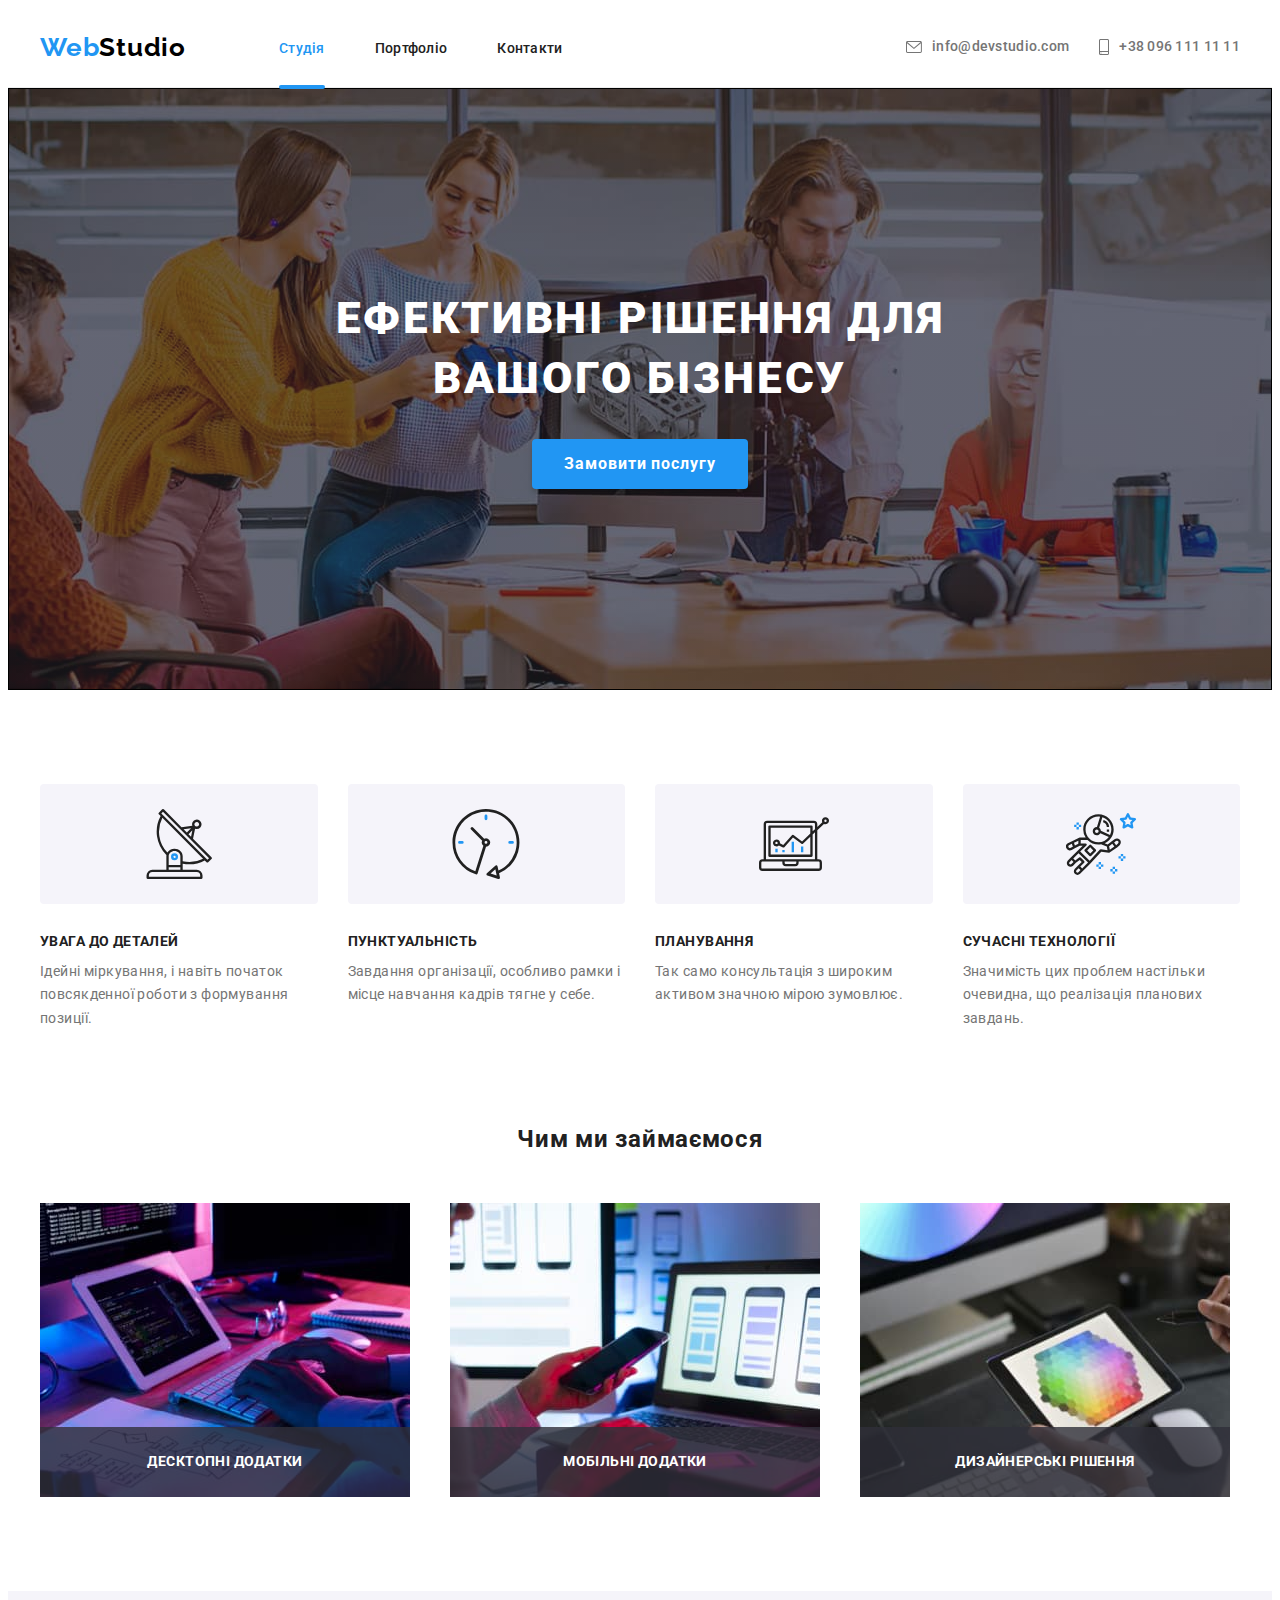
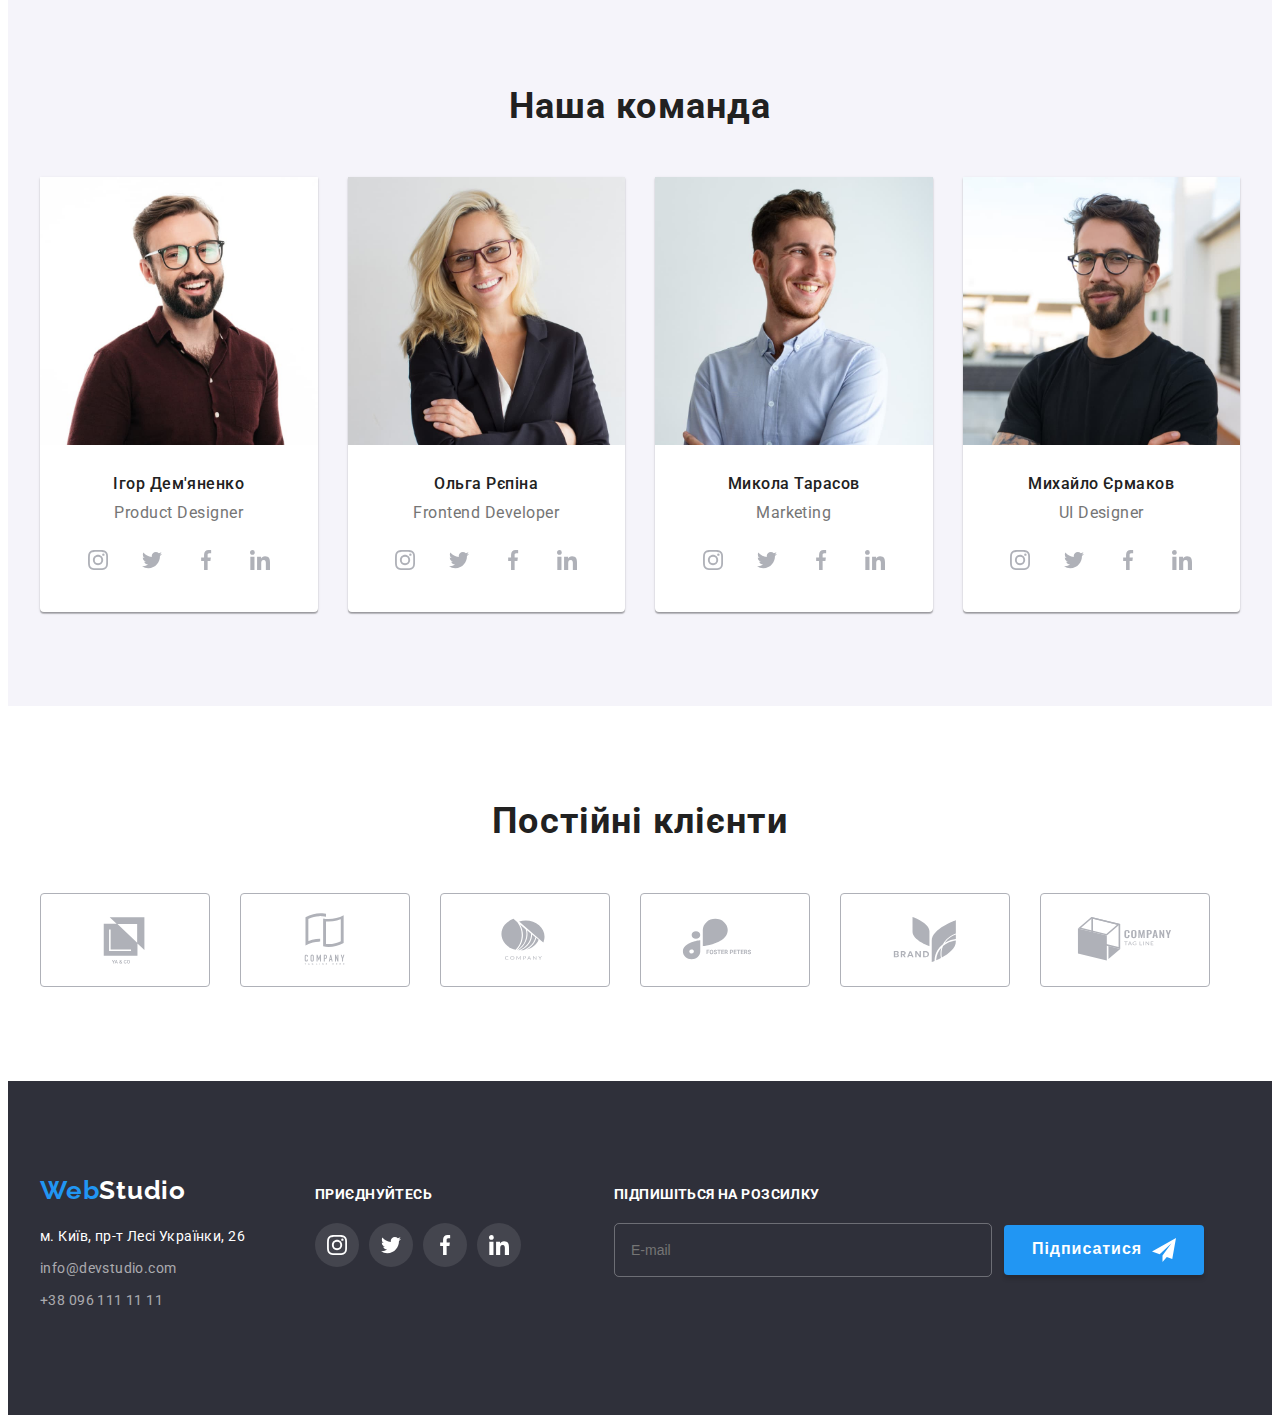
==== index.html @ bf21e255 "hw-8" ====
<!DOCTYPE html>
<html lang="uk">
  <head>
    <meta charset="UTF-8" />
    <meta http-equiv="X-UA-Compatible" content="IE=edge" />
    <meta name="viewport" content="width=device-width, initial-scale=1.0" />
    <title>WebStudio</title>
    <link rel="preconnect" href="https://fonts.googleapis.com" />
    <link rel="preconnect" href="https://fonts.gstatic.com" crossorigin />
    <link
      href="https://fonts.googleapis.com/css2?family=Montserrat:wght@400;700&family=Raleway:wght@700&family=Roboto:wght@400;500;700;900&display=swap"
      rel="stylesheet"
    />
    <link
      rel="stylesheet"
      href="https://cdnjs.cloudflare.com/ajax/libs/modern-normalize/1.1.0/modern-normalize.min.css"
      integrity="sha512-wpPYUAdjBVSE4KJnH1VR1HeZfpl1ub8YT/NKx4PuQ5NmX2tKuGu6U/JRp5y+Y8XG2tV+wKQpNHVUX03MfMFn9Q=="
      crossorigin="anonymous"
      referrerpolicy="no-referrer"
    />
    <link href="https://unpkg.com/aos@2.3.1/dist/aos.css" rel="stylesheet" />
    <link
      rel="stylesheet"
      href="https://cdnjs.cloudflare.com/ajax/libs/animate.css/4.1.1/animate.min.css"
    />
    <link rel="stylesheet" href="./css/styles.css" />
    <link rel="stylesheet" href="./css/styless.min.css" />
  </head>
  <body>
    <header class="header">
      <div class="conteiner header__conteiner">
        <nav class="navigation">
          <a class="logo navigation__logo link" href="link"
            >Web<span class="webstudio-top">Studio</span></a
          >
          <ul class="menu list">
            <li class="menu__item">
              <a class="menu__link current" href="">Студія</a>
            </li>
            <li class="menu__item">
              <a class="menu__link " href="./portfolio.html">Портфоліо</a>
            </li>
            <li class="menu__item">
              <a class="menu__link " href="">Контакти</a>
            </li>
          </ul>
        </nav>
        <div class="connect header__connect">
          <ul class="connect__list list">
            <li class="connect__item">
              <a class="connect__mail link" href="mailtoo:info@devstudio.com"
                ><svg class="connect__icon" width="16" height="12">
                  <use href="./img/symbol-defs.svg#icon-envelope"></use>
                </svg>
                info@devstudio.com</a
              >
            </li>
            <li class="connect__item">
              <a class="connect__tel link" href="tel:+380961111111"
                ><svg class="connect__icon" width="10" height="16">
                  <use href="./img/symbol-defs.svg#icon-smartphone"></use>
                </svg>
                +38 096 111 11 11</a
              >
            </li>
          </ul>
        </div>
        <button type="button" class="menu-open-btn" data-menu-open >
          <svg class="icon-menu" width="40" height="40">
            <use href="./img/symbol-defs.svg#icon-menu"></use>
          </svg>
        </button>
        
      </div>
      <div class="mobile-menu is-hidden" data-menu>
        <div class="conteiner">
          <div class="mob-menu-top">
          <button type="button" class="menu-close-btn" data-menu-close>
            <svg class="modal-close-icon" width="30" height="30">
              <use href="./img/symbol-defs.svg#icon-close-black"></use>
            </svg>
          </button>
          <ul class="mobile-menu-list list">
            <li class="mobile-menu__item">
              <a class="mobile-menu__link  href="">Студія</a>
            </li>
            <li class="mobile-menu__item">
              <a class="mobile-menu__link " href="./portfolio.html">Портфоліо</a>
            </li>
            <li class="mobile-menu__item">
              <a class="mobile-menu__link " href="">Контакти</a>
            </li>
          </ul>
          </div>
          <div class="mob-menu-bottom">
            <ul class="mob__connectt__list list">
              <li class="mob__connect__item">
                <a class="mob__connect__tel link" href="tel:+380961111111">
                  +38 096 111 11 11</a>
              </li>
              <li class="mob__connect__item">
                <a class="mob__connect__mail link" href="mailtoo:info@devstudio.com">
                  info@devstudio.com</a>
              </li>
            </ul>
            <ul class="mob-socials list">
              <li class="mob-socials__item">
                <a class="mob-socials__link" href="">instagram
          
                </a>
              </li>
              <li class="mob-socials__item">
                <a class="mob-socials__link " href="">twitter
          
                </a>
              </li>
              <li class="mob-socials__item">
                <a class="mob-socials__link " href="">facebook
          
                </a>
              </li>
              <li class="mob-socials__item">
                <a class="mob-socials__link " href="">linkedin
          
                </a>
              </li>
            </ul>
          </div>
          </div>
        </div>
        
    </header>
    <main>
      <section class="hero">
        <div class="conteiner hero-container">
          <h1 class="hero-title">Ефективні рішення для вашого бізнесу</h1>
          <button class="hero-btn" data-modal-open type="button">
            Замовити послугу
          </button>
        </div>
      </section>
      <section class="section-one section">
        <div class="conteiner">
          <ul class="section-one-list list">
            <li class="section-one-item">
              <a class="section-one-link" href="">
                <svg class="section-one-icon" width="70" height="70">
                  <use href="./img/symbol-defs.svg#icon-Group"></use>
                </svg>
              </a>
              <h3 class="section-one-title">УВАГА ДО ДЕТАЛЕЙ</h3>
              <p class="section-one-text">
                Ідейні міркування, і навіть початок повсякденної роботи з
                формування позиції.
              </p>
            </li>
            <li class="section-one-item">
              <a class="section-one-link" href="">
                <svg class="section-one-icon" width="70" height="70">
                  <use href="./img/symbol-defs.svg#icon-clock"></use>
                </svg>
              </a>
              <h3 class="section-one-title">ПУНКТУАЛЬНІСТЬ</h3>
              <p class="section-one-text">
                Завдання організації, особливо рамки і місце навчання кадрів
                тягне у себе.
              </p>
            </li>
            <li class="section-one-item">
              <a class="section-one-link" href="">
                <svg class="section-one-icon" width="70" height="70">
                  <use href="./img/symbol-defs.svg#icon-diagram"></use>
                </svg>
              </a>
              <h3 class="section-one-title">ПЛАНУВАННЯ</h3>
              <p class="section-one-text">
                Так само консультація з широким активом значною мірою зумовлює.
              </p>
            </li>
            <li class="section-one-item">
              <a class="section-one-link" href="">
                <svg class="section-one-icon" width="70" height="70">
                  <use href="./img/symbol-defs.svg#icon-astronaut"></use>
                </svg>
              </a>
              <h3 class="section-one-title">СУЧАСНІ ТЕХНОЛОГІЇ</h3>
              <p class="section-one-text">
                Значимість цих проблем настільки очевидна, що реалізація
                планових завдань.
              </p>
            </li>
          </ul>
        </div>
      </section>
      <section class="section-d section">
        <div class="conteiner">
          <h2 class="section-d-title title">Чим ми займаємося</h2>
          <ul class="section-d-list list">
            <li class="section-d-item">
              <img
              srcset="./img/box1.jpg 1x,
              ./img/box1-2x.jpg 2x "
                src="./img/box1.jpg"
                alt="програмування"
                width="370"
                height="294"
              />
              <div class="section-d-box">
                <p class="section-d-text">Десктопні додатки</p>
              </div>
            </li>
            <li class="section-d-item">
              <img
               srcset="./img/box2.jpg 1x,
              ./img/box2-2x.jpg 2x "
                src="./img/box2.jpg"
                alt="обробка"
                width="370"
                height="294"
              />
              <div class="section-d-box">
                <p class="section-d-text">Мобільні додатки</p>
              </div>
            </li>
            <li class="section-d-item">
              <img
               srcset="./img/box3.jpg 1x,
              ./img/box3-2x.jpg 2x "
                src="./img/box3.jpg"
                alt="оформлення"
                width="370"
                height="294"
              />
              <div class="section-d-box">
                <p class="section-d-text">Дизайнерські рішення</p>
              </div>
            </li>
          </ul>
        </div>
      </section>
      <section class="employees section">
        <div class="conteiner">
          <h2 class="employees__title title">Наша команда</h2>
          <ul class="cards list">
            <li class="cards__item">
              <picture>
                <source
                  srcset="./img/img1.jpg 1x, ./img/img1-2x.jpg 2x"
                  media="(min-width: 1200px)"
                />
                <source
                  srcset="./img/img1-tab.jpg 1x, ./img/img1-tab2x.jpg 2x"
                  media="(min-width: 768px)"
                />
                <source
                  srcset="./img/img1-mob.jpg 1x, ./img/img1-mob2x.jpg 2x"
                  media="(min-width: 480px)"
                />
                <img src="./img/img1.jpg" alt="фото" width="450" />
              </picture>

              <div class="cards__item-content">
                <h3 class="cards__tile-name">Ігор Дем'яненко</h3>
                <p class="cards__text">Product Designer</p>
                <ul class="socials list">
                  <li class="socials__item">
                    <a class="socials__link employees--link" href="">
                      <svg class="socials__icon" width="20" height="20">
                        <use href="./img/symbol-defs.svg#icon-instagram"></use>
                      </svg>
                    </a>
                  </li>
                  <li class="socials__item">
                    <a class="socials__link employees--link" href="">
                      <svg class="socials__icon" width="20" height="20">
                        <use href="./img/symbol-defs.svg#icon-twitter"></use>
                      </svg>
                    </a>
                  </li>
                  <li class="socials__item">
                    <a class="socials__link employees--link" href="">
                      <svg class="socials__icon" width="20" height="20">
                        <use href="./img/symbol-defs.svg#icon-facebook"></use>
                      </svg>
                    </a>
                  </li>
                  <li class="socials__item">
                    <a class="socials__link employees--link" href="">
                      <svg class="socials__icon" width="20" height="20">
                        <use href="./img/symbol-defs.svg#icon-linkedin"></use>
                      </svg>
                    </a>
                  </li>
                </ul>
              </div>
            </li>
            <li class="cards__item">
            <picture>
              <source srcset="./img/img2.jpg 1x, 
              ./img/img2-2x.jpg 2x" 
              media="(min-width: 1200px)" />
              <source srcset="./img/img2-tab.jpg 1x, 
              ./img/img2-tab2x.jpg 2x" 
              media="(min-width: 768px)" />
              <source srcset="./img/img2-mob.jpg 1x,
               ./img/img2-mob2x.jpg 2x"
                media="(min-width: 480px)" />
              <img src="./img/img2.jpg" 
              alt="фото" width="450" />
            </picture>
              <div class="cards__item-content">
                <h3 class="cards__tile-name">Ольга Рєпіна</h3>
                <p class="cards__text">Frontend Developer</p>
                <ul class="socials list">
                  <li class="socials__item">
                    <a class="socials__link employees--link" href="">
                      <svg class="socials__icon" width="20" height="20">
                        <use href="./img/symbol-defs.svg#icon-instagram"></use>
                      </svg>
                    </a>
                  </li>
                  <li class="socials__item">
                    <a class="socials__link employees--link" href="">
                      <svg class="socials__icon" width="20" height="20">
                        <use href="./img/symbol-defs.svg#icon-twitter"></use>
                      </svg>
                    </a>
                  </li>
                  <li class="socials__item">
                    <a class="socials__link employees--link" href="">
                      <svg class="socials__icon" width="20" height="20">
                        <use href="./img/symbol-defs.svg#icon-facebook"></use>
                      </svg>
                    </a>
                  </li>
                  <li class="socials__item">
                    <a class="socials__link employees--link" href="">
                      <svg class="socials__icon" width="20" height="20">
                        <use href="./img/symbol-defs.svg#icon-linkedin"></use>
                      </svg>
                    </a>
                  </li>
                </ul>
              </div>
            </li>
            <li class="cards__item">
              <picture>
                <source srcset="./img/img3.jpg 1x, 
                            ./img/img3-2x.jpg 2x" media="(min-width: 1200px)" />
                <source srcset="./img/img3-tab.jpg 1x, 
                            ./img/img3-tab2x.jpg 2x" media="(min-width: 768px)" />
                <source srcset="./img/img3-mob.jpg 1x,
                             ./img/img3-mob2x.jpg 2x" media="(min-width: 480px)" />
                <img src="./img/img3.jpg" alt="фото" width="450" />
              </picture>
              <div class="cards__item-content">
                <h3 class="cards__tile-name">Микола Тарасов</h3>
                <p class="cards__text">Marketing</p>
                <ul class="socials list">
                  <li class="socials__item">
                    <a class="socials__link employees--link" href="">
                      <svg class="socials__icon" width="20" height="20">
                        <use href="./img/symbol-defs.svg#icon-instagram"></use>
                      </svg>
                    </a>
                  </li>
                  <li class="socials__item">
                    <a class="socials__link employees--link" href="">
                      <svg class="socials__icon" width="20" height="20">
                        <use href="./img/symbol-defs.svg#icon-twitter"></use>
                      </svg>
                    </a>
                  </li>
                  <li class="socials__item">
                    <a class="socials__link employees--link" href="">
                      <svg class="socials__icon" width="20" height="20">
                        <use href="./img/symbol-defs.svg#icon-facebook"></use>
                      </svg>
                    </a>
                  </li>
                  <li class="socials__item">
                    <a class="socials__link employees--link" href="">
                      <svg class="socials__icon" width="20" height="20">
                        <use href="./img/symbol-defs.svg#icon-linkedin"></use>
                      </svg>
                    </a>
                  </li>
                </ul>
              </div>
            </li>
            <li class="cards__item">
              <picture>
                <source srcset="./img/img4.jpg 1x, 
                            ./img/img4-2x.jpg 2x" media="(min-width: 1200px)" />
                <source srcset="./img/img4-tab.jpg 1x, 
                            ./img/img4-tab2x.jpg 2x" media="(min-width: 768px)" />
                <source srcset="./img/img4-mob.jpg 1x,
                             ./img/img4-mob2x.jpg 2x" media="(min-width: 480px)" />
                <img src="./img/img4.jpg" alt="фото" width="450" />
              </picture>
              <div class="cards__item-content">
                <h3 class="cards__tile-name">Михайло Єрмаков</h3>
                <p class="cards__text">UI Designer</p>
                <ul class="socials list">
                  <li class="socials__item">
                    <a class="socials__link employees--link" href="">
                      <svg class="socials__icon" width="20" height="20">
                        <use href="./img/symbol-defs.svg#icon-instagram"></use>
                      </svg>
                    </a>
                  </li>
                  <li class="socials__item">
                    <a class="socials__link employees--link" href="">
                      <svg class="socials__icon" width="20" height="20">
                        <use href="./img/symbol-defs.svg#icon-twitter"></use>
                      </svg>
                    </a>
                  </li>
                  <li class="socials__item">
                    <a class="socials__link employees--link" href="">
                      <svg class="socials__icon" width="20" height="20">
                        <use href="./img/symbol-defs.svg#icon-facebook"></use>
                      </svg>
                    </a>
                  </li>
                  <li class="socials__item">
                    <a class="socials__link employees--link" href="">
                      <svg class="socials__icon" width="20" height="20">
                        <use href="./img/symbol-defs.svg#icon-linkedin"></use>
                      </svg>
                    </a>
                  </li>
                </ul>
              </div>
            </li>
          </ul>
        </div>
      </section>
      <section class="client section">
        <div class="conteiner">
          <h2 class="title client-tile">Постійні клієнти</h2>
          <ul class="client-list list">
            <li class="client-logo-item">
              <a class="client-logo-link" href="">
                <svg class="client-logo-icon" width="106" height="60">
                  <use href="./img/symbol-defs.svg#icon-Logo1"></use>
                </svg>
              </a>
            </li>
            <li class="client-logo-item">
              <a class="client-logo-link" href="">
                <svg class="client-logo-icon" width="106" height="60">
                  <use href="./img/symbol-defs.svg#icon-Logo2"></use>
                </svg>
              </a>
            </li>
            <li class="client-logo-item">
              <a class="client-logo-link" href="">
                <svg class="client-logo-icon" width="106" height="60">
                  <use href="./img/symbol-defs.svg#icon-Logo3"></use>
                </svg>
              </a>
            </li>
            <li class="client-logo-item">
              <a class="client-logo-link" href="">
                <svg class="client-logo-icon" width="106" height="60">
                  <use href="./img/symbol-defs.svg#icon-Logo4"></use>
                </svg>
              </a>
            </li>
            <li class="client-logo-item">
              <a class="client-logo-link" href="">
                <svg class="client-logo-icon" width="106" height="60">
                  <use href="./img/symbol-defs.svg#icon-Logo5"></use>
                </svg>
              </a>
            </li>
            <li class="client-logo-item">
              <a class="client-logo-link" href="">
                <svg class="client-logo-icon" width="106" height="60">
                  <use href="./img/symbol-defs.svg#icon-Logo6"></use>
                </svg>
              </a>
            </li>
          </ul>
        </div>
      </section>
    </main>
    <footer class="footer section">
      <div class="conteiner footer__section">
        <div class="footer__conteiner">
          <a class="logo link" href="link"
            >Web<span class="webstudio-bottom">Studio</span></a
          >
          <address class="address">
            м. Київ, пр-т Лесі Українки, 26
          </address>
          <ul class="footer__list list">
            <li class="footer__item">
              <a class="footer__mail link" href="mailtoo:info@devstudio.com">info@devstudio.com</a>
            </li>
            <li class="footer__item">
              <a class="footer__tel link" href="tel:+380961111111">+38 096 111 11 11</a>
            </li>
          </ul>
        </div>
        <div class="footer__soc">
          <h2 class="footer__soc-tile">приєднуйтесь</h2>
          <ul class="socials list">
            <li class="socials__item">
              <a class="socials__link footer--link" href="">
                <svg class="socials__icon" width="20" height="20">
                  <use href="./img/symbol-defs.svg#icon-instagram"></use>
                </svg>
              </a>
            </li>
            <li class="socials__item">
              <a class="socials__link footer--link" href="">
                <svg class="socials__icon" width="20" height="20">
                  <use href="./img/symbol-defs.svg#icon-twitter"></use>
                </svg>
              </a>
            </li>
            <li class="socials__item">
              <a class="socials__link footer--link" href="">
                <svg class="socials__icon" width="20" height="20">
                  <use href="./img/symbol-defs.svg#icon-facebook"></use>
                </svg>
              </a>
            </li>
            <li class="socials__item">
              <a class="socials__link footer--link" href="">
                <svg class="socials__icon" width="20" height="20">
                  <use href="./img/symbol-defs.svg#icon-linkedin"></use>
                </svg>
              </a>
            </li>
          </ul>
        </div>
        <form>
          <div class="footer-form">
            <h2 class="footer__soc-tile">Підпишіться на розсилку</h2>
            <div class="form-email">
             <label for="user-email" class="footer-modal-label"></label>
              <input
              type="email"
              class="form-input"
              name="user-email"
              id="user-email"
              placeholder="E-mail" />
              <button class="footer-form-btn" type="submit">
               Підписатися
               <svg class="form-close-icon" width="24" height="24">
                 <use href="./img/symbol-defs.svg#icon-icon-send"></use>
               </svg>
             </button>
            </div>
          </div>
        </form>
      </div>
    </footer>
    <div class="backdrop is-hidden" data-modal>
      <div class="modal">
        <button type="button" class="modal-btn" data-modal-close>
          <svg class="modal-close-icon" width="18" height="18">
            <use href="./img/symbol-defs.svg#icon-close-black"></use>
          </svg>
        </button>
        <p class="modal-title">Залиште свої дані, ми вам передзвонимо</p>
        <form>
          <div class="modal-field">
            <label for="user-name" class="modal-label">Ім'я</label>
            <div class="input-wrap">
              <input
                type="text"
                class="modal-input"
                name="user-name"
                id="user-name"
              />
              <svg class="modal-input-icon" width="18" height="18">
                <use href="./img/symbol-defs.svg#icon-person"></use>
              </svg>
            </div>
          </div>
          <div class="modal-field">
            <label for="user-tel" class="modal-label">Телефон</label>
            <div class="input-wrap">
              <input
                type="tel"
                class="modal-input"
                name="user-tel"
                id="user-tel"
              />
              <svg class="modal-input-icon" width="18" height="18">
                <use href="./img/symbol-defs.svg#icon-phone"></use>
              </svg>
            </div>
          </div>
          <div class="modal-field">
            <label for="user-email" class="modal-label">Пошта</label>
            <div class="input-wrap">
              <input
                type="email"
                class="modal-input"
                name="user-email"
                id="user-email"
              />
              <svg class="modal-input-icon" width="18" height="18">
                <use href="./img/symbol-defs.svg#icon-email"></use>
              </svg>
            </div>
          </div>
          <div class="modal-field">
            <label for="user-text" class="modal-label">Коментар</label>
            <textarea
              name="user-text"
              id="user-text"
              class="modal-comment"
              placeholder="Введіть текст"
            ></textarea>
          </div>
          <div class="modal-field-chec">
            <input
              type="checkbox"
              class="input-check visually-hidden"
              name="privacy"
              value="true"
              id="privacy"
            />
            <label for="privacy" class="check-text">
              <span>
                <svg class="check-icon" width="16" height="15">
                  <use href="./img/symbol-defs.svg#icon-icon-check"></use>
                </svg>
              </span>
              Погоджуюся з розсилкою та приймаю<a class="form-link" href=""> Умови договору</a></label
            >
          </div>
          <button class="form-btn" type="submit">Відправити</button>
        </form>
      </div>
    </div>
    <script src="https://unpkg.com/aos@2.3.1/dist/aos.js"></script>
    <script>
      AOS.init();
    </script>
    <script src="./js/modal.js"></script>
    <script src="./js/menu.js"></script>
  </body>
</html>
---- css/styles.css ----
/* :root {
  --main-title-color: #ffffff;
  --main-btn-color: #ffffff;
  --second-title-color: #212121;
  --second-btn-color: #303030;
  --accent-color: #2196f3;
  --main-font: "Raleway", sans-serif;
} */

/* p,
h1,
h2,
h3,
h4,
h5,
h6 {
  margin: 0;
}

ul,
ol {
  margin: 0;
  padding-left: 0;
}

button {
  cursor: pointer;
}

body {
  font-family: "Roboto", sans-serif;
}

img {
  display: block;
}

a {
  color: currentColor;
  text-decoration: none;
} */

/* .list {
  list-style: none;
}
.link {
  text-decoration: none;
} */

/* .conteiner {
  width: 1200px;
  padding-left: 15px;
  padding-right: 15px;
  margin: 0 auto;
} */

/* .section {
  padding-top: 94px;
  padding-bottom: 94px;
} */

/* ==================heder=============== */
/* 
.header {
  padding-top: 24px;
  padding-bottom: 24px;
  background: #ffffff;
  border-bottom: 1px solid #eeeeee;
}

.heder-navigation {
  display: flex;
  align-items: center;
}

.header-conteiner {
  display: flex;
  align-items: center;
}

.heder-list {
  display: flex;
  gap: 50px;
}

.heder-item .current {
  color: var(--accent-color);
}

.header-connect {
  margin-left: auto;
}

.header-connect-list {
  display: flex;
  gap: 30px;
}

.current {
  position: relative;
  padding-top: 32px;
  padding-bottom: 32px;
}

.current::after {
  content: "";
  position: absolute;
  left: 0;
  bottom: -1px;
  display: block;
  width: 100%;
  height: 4px;
  border-radius: 2px;
  background-color: var(--accent-color);
}
.header-connect-icon {
  fill: currentColor;
}

.heder-logo {
  font-family: "Raleway", sans-serif;
  font-style: normal;
  font-weight: 700;
  font-size: 26px;
  line-height: 1.19;
  letter-spacing: 0.03em;
  color: var(--accent-color);
  margin-right: 93px;
}
.webstudio-top {
  color: black;
}
.heder-link {
  font-weight: 500;
  font-size: 14px;
  line-height: 1.14;
  letter-spacing: 0.02em;
  color: var(--second-title-color);
  transition: color 250ms cubic-bezier(0.4, 0, 0.2, 1);
}
.heder-mail,
.heder-tel {
  font-weight: 500;
  font-size: 14px;
  line-height: 1.14;
  letter-spacing: 0.02em;
  color: #757575;
  display: flex;
  align-items: center;
  gap: 10px;
  transition: color 250ms cubic-bezier(0.4, 0, 0.2, 1);
}

.heder-link:hover,
.heder-mail:hover,
.heder-tel:hover {
  color: var(--accent-color);
}
.heder-link:focus,
.heder-mail:focus,
.heder-tel:focus {
  color: var(--accent-color);
} */
/* =================hero================ */

/* .hero {
  background: #2f303a;
  border: 1px solid #000000;
  padding-top: 200px;
  padding-bottom: 200px;
  background-image: linear-gradient(
      rgba(47, 48, 58, 0.4),
      rgba(47, 48, 58, 0.4)
    ),
    url(../img/hero-bg.jpg);
  background-repeat: no-repeat;
  background-position: center;
  background-size: cover;
  max-width: 1600px;
  margin: 0 auto;
}

.hero-container {
  display: flex;
  flex-direction: column;
  align-items: center;
}

.hero-title {
  font-weight: 900;
  font-size: 44px;
  line-height: 1.36;
  text-align: center;
  letter-spacing: 0.06em;
  text-transform: uppercase;
  color: #ffffff;
  max-width: 696px;
  margin-bottom: 30px;
}

.hero-btn {
  font-family: inherit;
  font-weight: 700;
  font-size: 16px;
  line-height: 1.88;
  text-align: center;
  letter-spacing: 0.06em;
  color: #ffffff;
  cursor: pointer;
  display: block;
  margin: 0 auto;
  background-color: transparent;
  background: #2196f3;
  box-shadow: 0px 4px 4px rgba(0, 0, 0, 0.15);
  border-radius: 4px;
  min-width: 216px;
  height: 50px;
  border: 1px;
} */
/* ==============section-one============ */

/* .section-one-list {
  display: flex;
  gap: 30px;
}

.section-one-title {
  font-weight: 700;
  font-size: 14px;
  line-height: 16px;
  letter-spacing: 0.03em;
  text-transform: uppercase;
  color: var(--second-title-color);
  margin-bottom: 10px;
  margin-top: 30px;
}

.section-one-text {
  font-size: 14px;
  line-height: 1.71;
  letter-spacing: 0.03em;
  color: #757575;
}

.section-one-item {
  gap: 30px;
}

.section-one-link {
  width: 270px;
  height: 120px;
  border-radius: 4px;
  background: #f5f4fa;
  display: flex;
  align-items: center;
  justify-content: center;
  color: #afb1b8;
}

.section-one-icon {
  color: #afb1b8;
} */

/* =================section-d============= */

/* .section-d {
  padding-top: 0;
}
.section-d-list {
  display: flex;
  gap: 30px;
}

.section-d-item {
  width: calc((100%-60) / 3);
  position: relative;
}

.section-d-box {
  position: absolute;
  display: flex;
  width: 370px;
  height: 70px;
  align-items: center;
  justify-content: center;
  bottom: 0px;

  background: rgba(47, 48, 58, 0.8);
}

.section-d-text {
  font-weight: 700;
  font-size: 14px;
  line-height: 1.14;
  letter-spacing: 0.03em;
  text-transform: uppercase;
  color: #ffffff;
}

.section-d-title {
  font-weight: 700;
  font-size: 36px;
  line-height: 1.16;
  text-align: center;
  letter-spacing: 0.03em;
  color: var(--second-title-color);
  margin-bottom: 50px;
} */
/* ================employees========== */

/* .employees {
  background: #f5f4fa;
  margin: 0 auto;
}

.employees-list {
  display: flex;
  gap: 30px;
}

.employees-soc-list {
  display: flex;
  justify-content: center;
  gap: 10px;
}

.employees-item {
  width: calc((100%-120) / 4);
  background-color: #ffffff;
  box-shadow: 0px 1px 3px rgba(0, 0, 0, 0.12), 0px 1px 1px rgba(0, 0, 0, 0.14),
    0px 2px 1px rgba(0, 0, 0, 0.2);
  border-radius: 0px 0px 4px 4px;
}

.employees-tile {
  font-weight: 700;
  font-size: 36px;
  line-height: 1.14;
  text-align: center;
  letter-spacing: 0.03em;
  color: var(--second-title-color);
  margin-bottom: 50px;
}

.employees-item-content {
  padding-top: 30px;
  padding-bottom: 30px;
}
.employees-tile-name {
  font-weight: 500;
  font-size: 16px;
  line-height: 1.18;
  text-align: center;
  letter-spacing: 0.03em;
  color: var(--second-title-color);
  margin-bottom: 10px;
}
.employees-text {
  font-size: 16px;
  line-height: 1.18;
  text-align: center;
  letter-spacing: 0.03em;
  color: #757575;
  margin-bottom: 16px;
}

.employees-soc-link {
  width: 44px;
  height: 44px;
  border-radius: 50%;
  background-color: #ffffff;
  display: flex;
  align-items: center;
  justify-content: center;
  color: #afb1b8;
  transition: background-color 250ms cubic-bezier(0.4, 0, 0.2, 1),
    color 250ms cubic-bezier(0.4, 0, 0.2, 1);
  
}

.employees-soc-icon {
  fill: currentColor;
}

.employees-soc-link:hover,
.employees-soc-link:focus {
  background-color: var(--accent-color);
  color: #ffffff;
} */

/* =============client============= */

/* .client {
 
} */

/* .client-tile {
  font-weight: 700;
  font-size: 36px;
  line-height: 1.14;
  text-align: center;
  letter-spacing: 0.03em;
  color: var(--second-title-color);
  margin-bottom: 50px;
}

.client-list {
  display: flex;
  gap: 30px;
  align-items: center;
}

.client-logo-item {
  width: calc((100%-180) / 6);
}

.client-logo-link {
  width: 170px;
  height: 92px;
  border-radius: 4px;
  border: 1px solid #afb1b8;
  background-color: #ffffff;
  display: flex;
  align-items: center;
  justify-content: center;
  color: #afb1b8;
  transition: color 250ms cubic-bezier(0.4, 0, 0.2, 1);
}

.client-logo-icon {
  fill: currentColor;
}

.client-logo-link:hover,
.client-logo-link:focus {
  background-color: #ffffff;
  color: var(--accent-color);
  border: 1px solid var(--accent-color);
} */

/* =============footer============= */

/* .footer {
  background: #2f303a;
  padding-top: 60px;
  padding-bottom: 60px;
}

.footer-soc-tile {
  font-weight: 700;
  font-size: 14px;
  line-height: 16px;
  letter-spacing: 0.03em;
  text-transform: uppercase;

  color: #ffffff;
  margin-bottom: 20px;
}

.footer-logo {
  font-family: "Raleway", sans-serif;
  font-weight: 700;
  font-size: 26px;
  line-height: 1.19;
  letter-spacing: 0.03em;
  color: var(--accent-color);
}

.webstudio-bottom {
  color: #ffffff;
}

.footer-address {
  font-style: normal;
  font-size: 14px;
  line-height: 1.71;
  letter-spacing: 0.03em;
  color: #ffffff;
  margin-top: 20px;
  margin-bottom: 9px;
}

.footer-item {
  margin-bottom: 9px;
}

.footer-mail,
.footer-tel {
  font-size: 14px;
  line-height: 1.71;
  letter-spacing: 0.03em;
  color: rgba(255, 255, 255, 0.6);
  transition: color 250ms cubic-bezier(0.4, 0, 0.2, 1);
}

.footer-mail:hover,
.footer-tel:hover {
  color: var(--accent-color);
}

.footer-mail:focus,
.footer-tel:focus {
  color: var(--accent-color);
}

.footer-soc {
  margin-right: 93px;
}

.footer-soc-list {
  display: flex;
  gap: 10px;
}

.footer-conteiner {
  margin-right: 70px;
}

.footer-section {
  display: flex;
  align-items: baseline;
}

.footer-soc-link {
  width: 44px;
  height: 44px;
  border-radius: 50%;
  background: rgba(255, 255, 255, 0.1);
  display: flex;
  align-items: center;
  justify-content: center;
  color: #ffffff;
  transition: background-color 250ms cubic-bezier(0.4, 0, 0.2, 1);
}

.footer-soc-icon {
  fill: currentColor;
}

.footer-soc-link:hover,
.footer-soc-link:focus {
  background-color: var(--accent-color);
}


.form-input {
  width: 358px;
  height: 50px;
  border: 1px solid rgba(255, 255, 255, 0.3);
  border-radius: 5px;
  font-size: 14px;
  padding-left: 16px;
  background-color: transparent;
  margin-right: 12px;
}

.footer-form{
display: flex;
  align-items: center;
  justify-content: center;
}

.form-close-icon {
  fill: #FFFFFF;

}

.footer-form-btn{
  font-weight: 700;
    font-size: 16px;
    line-height: 31.88;
    display: flex;
    align-items: center;
    text-align: center;
    letter-spacing: 0.06em;
    color: #FFFFFF;
    cursor: pointer;
    margin: 0 auto;
    background-color: transparent;
    background: #2196f3;
    box-shadow: 0px 4px 4px rgba(0, 0, 0, 0.15);
    border-radius: 4px;
    min-width: 200px;
    height: 50px;
    border: 1px;
    display: flex;
    align-items: center;
      justify-content: center;
      gap: 10px;

} */


/* =============modal============= */


/* .backdrop {
  position: fixed;
  top: 0;
  width: 100%;
  height: 100%;
  background-color: rgba(0, 0, 0, 0.2);
  transition: opacity 300ms linear, visibility 300ms linear;
}

.modal {
  width: 528px;
  min-height: 581px;
  background-color: #ffffff;
  position: absolute;
  top: 50%;
  left: 50%;
  transform: translate(-50%, -50%) scale(1);
  transition: transform 300ms linear;
  padding: 40px;
  
}

.backdrop.is-hidden .modal {
  transform: translate(-50%, -50%) scale(0);
}

.modal-btn {
  width: 30px;
  height: 30px;
  border: 1px solid rgba(0, 0, 0, 0.1);
  border-radius: 50%;
  background-color: transparent;
  position: absolute;
  right: 10px;
  top: 10px;
  display: flex;
  align-items: center;
  justify-content: center;
  padding: 0;
  transition: color 250ms cubic-bezier(0.4, 0, 0.2, 1);
}

.modal-btn:hover {
  fill: var(--accent-color);
}

.is-hidden {
  opacity: 0;
  visibility: hidden;
  pointer-events: none;
}

.modal-title {
  font-size: 18px;
  font-weight: 600;
  text-align: center;
  margin-bottom: 12px;
}

.modal-field {
  margin-bottom: 10px;
}

.modal-field-chec {
  margin-top: 20px;
  margin-bottom: 30px;
  display: flex;
  align-items: center;
    justify-content: center;
}

.input-wrap {
  position: relative;
}

.modal-input{
  width: 100%;
  height: 40px;
  border: 1px solid rgba(33, 33, 33, 0.2);
  border-radius: 5px;
  font-size: 14px;
  padding-left: 35px;
  outline: transparent;
  margin-top: 4px;
  transition: color 250ms cubic-bezier(0.4, 0, 0.2, 1);
}

.modal-input:focus,
.modal-comment:focus {
  border: 1px solid var(--accent-color);
}

.modal-input:focus + .modal-input-icon {
  fill: var(--accent-color);
}

.modal-input-icon {
  position: absolute;
  top: 50%;
  transform: translateY(-50%);
  left: 5px;
  transition: color 250ms cubic-bezier(0.4, 0, 0.2, 1);
}

.modal-label {
  font-size: 12px;
  line-height: 1.17;
  letter-spacing: 0.01em;
  color: #757575;
}
.modal-comment::placeholder {
  font-size: 12px;
  line-height: 1.17;
  letter-spacing: 0.01em;
  color: rgba(117, 117, 117, 0.5);
}

.modal-comment {
  width: 100%;
  height: 120px;
  border: 1px solid rgba(33, 33, 33, 0.2);
  border-radius: 5px;
  resize: none;
  padding: 10px;
  outline: transparent;
}

.check-text {
  font-size: 14px;
  color: #909090;
  display: flex;
  align-items: center;
  position: relative;

}

.check-text span {
  width: 16px;
  height: 15px;
  border: 2px solid #111319;
  border-radius: 2px;
  margin-right: 8px;
  display: flex;
  align-items: center;
  justify-content: center;
  fill: transparent;
}

.input-check:checked + .check-text span {
  background-color: var(--accent-color);
  border-color: transparent;
  fill: #ffffff;
}

.input-check:focus + .check-text span {
  border-color: var(--accent-color);
}
.form-btn {
  font-family: inherit;
  font-weight: 700;
  font-size: 16px;
  line-height: 1.88;
  text-align: center;
  letter-spacing: 0.06em;
  color: #ffffff;
  cursor: pointer;
  display: block;
  margin: 0 auto;
  background-color: transparent;
  background: #2196f3;
  box-shadow: 0px 4px 4px rgba(0, 0, 0, 0.15);
  border-radius: 4px;
  min-width: 200px;
  height: 50px;
  border: 1px;
}
.visually-hidden {
  position: absolute;
  white-space: nowrap;
  width: 1px;
  height: 1px;
  overflow: hidden;
  border: 0;
  padding: 0;
  clip: rect(0 0 0 0);
  clip-path: inset(50%);
  margin: -1px;
}

.form-link {
  font-size: 14px;
    line-height:1.71;
    letter-spacing: 0.03em;
    text-decoration-line: underline;
    color: #2196F3;
    padding-left: 3px;
} */
---- css/styless.min.css ----
:root{--main-title-color: #ffffff;--main-btn-color: #ffffff;--second-title-color: #212121;--second-btn-color: #303030;--accent-color: #2196f3;--main-font: "Raleway", sans-serif;--bg-gradient:linear-gradient(rgba(47, 48, 58, 0.4), rgba(47, 48, 58, 0.4))}p,h1,h2,h3,h4,h5,h6{margin:0}ul,ol{margin:0;padding-left:0}button{cursor:pointer}img{display:block;height:auto;max-width:100%}a{color:currentColor;text-decoration:none}body{font-family:"Roboto",sans-serif}.list{list-style:none}.link{text-decoration:none}.no-scroll{overflow:hidden}.conteiner{width:100%;padding-left:15px;padding-right:15px;margin:0 auto}@media screen and (min-width: 480px){.conteiner{width:480px}}@media screen and (min-width: 768px){.conteiner{width:768px}}@media screen and (min-width: 1200px){.conteiner{width:1200px}}.section{padding-top:60px;padding-bottom:60px}@media screen and (min-width: 768px){.section{padding-top:60px;padding-bottom:60px}}@media screen and (min-width: 768px){.section{padding-top:94px;padding-bottom:94px}}.backdrop{position:fixed;top:0;width:100%;height:100%;background-color:rgba(0,0,0,.2);transition:opacity 300ms linear,visibility 300ms linear}.modal{width:100vw;height:100vh;overflow:auto;background-color:#fff;position:absolute;top:50%;left:50%;transform:translate(-50%, -50%) scale(1);transition:transform 300ms linear;padding:40px}@media screen and (min-width: 480px){.modal{width:450px;height:605px}}@media screen and (min-width: 1200px){.modal{width:528px;height:605px}}.backdrop.is-hidden .modal{transform:translate(-50%, -50%) scale(0)}.modal-btn{width:30px;height:30px;border:1px solid rgba(0,0,0,.1);border-radius:50%;background-color:rgba(0,0,0,0);position:absolute;right:8px;top:8px;display:flex;align-items:center;justify-content:center;padding:0;transition:color 250ms cubic-bezier(0.4, 0, 0.2, 1)}.modal-btn:hover{fill:var(--accent-color)}.is-hidden{opacity:0;visibility:hidden;pointer-events:none}.modal-title{font-weight:700;font-size:20px;line-height:1.5;text-align:center;letter-spacing:.03em;color:#212121}@media screen and (min-width: 1200px){.modal-title{font-size:18px;font-weight:600;text-align:center;margin-bottom:12px}}.modal-field{margin-bottom:10px}.modal-field-chec{margin-top:20px;margin-bottom:30px;display:flex;align-items:center;justify-content:center}.input-wrap{position:relative}.modal-input{width:100%;height:40px;border:1px solid rgba(33,33,33,.2);border-radius:5px;font-size:14px;padding-left:35px;outline:rgba(0,0,0,0);margin-top:4px;transition:color 250ms cubic-bezier(0.4, 0, 0.2, 1)}.modal-input:focus{border:1px solid var(--accent-color)}.modal-input-icon{position:absolute;top:50%;transform:translateY(-50%);left:5px;transition:color 250ms cubic-bezier(0.4, 0, 0.2, 1)}.modal-input:focus+.modal-input-icon{fill:var(--accent-color)}.modal-label{font-size:12px;line-height:1.17;letter-spacing:.01em;color:#757575}.modal-comment{width:100%;height:120px;border:1px solid rgba(33,33,33,.2);border-radius:5px;resize:none;padding:10px;outline:rgba(0,0,0,0)}.modal-comment:focus{border:1px solid var(--accent-color)}.modal-comment::-moz-placeholder{font-size:12px;line-height:1.17;letter-spacing:.01em;color:rgba(117,117,117,.5)}.modal-comment:-ms-input-placeholder{font-size:12px;line-height:1.17;letter-spacing:.01em;color:rgba(117,117,117,.5)}.modal-comment::placeholder{font-size:12px;line-height:1.17;letter-spacing:.01em;color:rgba(117,117,117,.5)}.check-text{font-size:8px;color:#909090;display:flex;align-items:center;position:relative}@media screen and (min-width: 480px){.check-text{font-size:12px}}@media screen and (min-width: 1200px){.check-text{font-size:14px}}.check-text span{width:16px;height:15px;border:2px solid #111319;border-radius:2px;margin-right:8px;display:flex;align-items:center;justify-content:center;fill:rgba(0,0,0,0)}.input-check:checked+.check-text span{background-color:var(--accent-color);border-color:rgba(0,0,0,0);fill:#fff}.form-btn{font-family:inherit;font-weight:700;font-size:16px;line-height:1.88;text-align:center;letter-spacing:.06em;color:#fff;cursor:pointer;display:block;margin:0 auto;background-color:rgba(0,0,0,0);background:#2196f3;box-shadow:0px 4px 4px rgba(0,0,0,.15);border-radius:4px;min-width:200px;height:50px;border:1px}.form-link{font-size:8px;line-height:1.16;letter-spacing:.03em;-webkit-text-decoration-line:underline;text-decoration-line:underline;color:#2196f3;padding-left:3px}@media screen and (min-width: 480px){.form-link{font-size:12px}}@media screen and (min-width: 1200px){.form-link{font-size:14px;line-height:1.71}}.title{font-weight:700;text-align:center;letter-spacing:.03em;color:var(--second-title-color)}.socials__link{width:44px;height:44px;border-radius:50%;display:flex;align-items:center;justify-content:center;transition:background-color 250ms cubic-bezier(0.4, 0, 0.2, 1)}.socials__link:hover,.socials__link:focus{background-color:var(--accent-color);color:#fff}.employees--link{background-color:#fff;color:#afb1b8}.footer--link{background:rgba(255,255,255,.1);color:#fff}.header{padding-top:24px;padding-bottom:24px;background:#fff;border-bottom:1px solid #eee}.navigation{display:flex;align-items:center}.header__conteiner{display:flex;align-items:center}.menu{display:none;gap:50px}@media screen and (min-width: 768px){.menu{display:flex}}.menu__item .current{color:var(--accent-color)}.header__connect{margin-left:auto;display:none}@media screen and (min-width: 768px){.header__connect{display:flex}}.connect__list{display:flex;flex-direction:column;gap:10px}@media screen and (min-width: 1200px){.connect__list{flex-direction:row;gap:30px}}.current{position:relative;padding-top:32px;padding-bottom:32px}.current::after{content:"";position:absolute;left:0;bottom:-1px;display:block;width:100%;height:4px;border-radius:2px;background-color:var(--accent-color)}.connect__icon{fill:currentColor}.logo{font-family:"Raleway",sans-serif;font-style:normal;font-weight:700;font-size:26px;line-height:1.19;letter-spacing:.03em;color:var(--accent-color)}.navigation__logo{margin-right:93px}.webstudio-top{color:#000}.menu__link{font-weight:500;font-size:14px;line-height:1.14;letter-spacing:.02em;color:var(--second-title-color);transition:color 250ms cubic-bezier(0.4, 0, 0.2, 1)}.menu__link:hover,.menu__link:focus{color:var(--accent-color)}.connect__mail,.connect__tel{font-weight:500;font-size:12px;line-height:1.16;letter-spacing:.02em;color:#757575;display:flex;align-items:center;gap:10px;transition:color 250ms cubic-bezier(0.4, 0, 0.2, 1)}.connect__mail:hover,.connect__mail:focus,.connect__tel:hover,.connect__tel:focus{color:var(--accent-color)}@media screen and (min-width: 1200px){.connect__mail,.connect__tel{font-size:14px;line-height:1.14}}.menu-open-btn{margin-left:auto;width:40px;height:40px;border:0px solid;background-color:rgba(0,0,0,0);position:absolute;right:10px;top:10px;display:flex;align-items:center;justify-content:center}@media screen and (min-width: 768px){.menu-open-btn{display:none}}.mobile-menu{position:fixed;top:0;background-color:#fff;width:100vw;height:100vh;z-index:1;padding-top:48px;padding-bottom:48px}.mobile-menu>.conteiner{height:100%;display:flex;flex-direction:column;justify-content:space-between;overflow:auto}@media screen and (min-width: 768px){.mobile-menu{display:none}}.menu-close-btn{width:30px;height:30px;border:1px solid rgba(0,0,0,.1);border-radius:50%;background-color:rgba(0,0,0,0);position:absolute;right:10px;top:10px;display:flex;align-items:center;justify-content:center;padding:0;transition:color 250ms cubic-bezier(0.4, 0, 0.2, 1)}.menu-close-btn:hover,.menu-close-btn:focus{fill:var(--accent-color)}.mobile-menu-list{margin-bottom:50px}.mobile-menu__item:not(:last-child){margin-bottom:32px}.mobile-menu__link{font-weight:500;font-size:30px;line-height:1.18;text-align:center;letter-spacing:.02em;color:var(--second-title-color);transition:color 250ms cubic-bezier(0.4, 0, 0.2, 1)}.mobile-menu__link:hover,.mobile-menu__link:focus{color:var(--accent-color)}@media screen and (min-width: 480px){.mobile-menu__link{font-size:40px}}.mob__connectt__list{margin-bottom:64px}.mob__connect__item:not(:last-child){margin-bottom:32px}.mob__connect__tel{font-weight:500;font-size:24px;line-height:1.18;letter-spacing:.02em;color:#757575;transition:color 250ms cubic-bezier(0.4, 0, 0.2, 1)}@media screen and (min-width: 480px){.mob__connect__tel{font-size:34px}}.mob__connect__mail{font-weight:500;font-size:24px;line-height:1.17;letter-spacing:.02em;color:#757575;transition:color 250ms cubic-bezier(0.4, 0, 0.2, 1)}.mob__connect__mail:hover,.mob__connect__mail:focus,.mob__connect__tel:hover,.mob__connect__tel:focus{color:var(--accent-color)}.mob-socials{display:flex;flex-wrap:wrap;gap:20px}.mob-socials__item{display:flex;flex-wrap:wrap;gap:20px}.mob-socials__link{font-weight:500;font-size:18px;line-height:1.22;letter-spacing:.02em;color:#2196f3}.mob-socials__link::after{content:" ";border:.5px solid rgba(33,33,33,.2);height:22px;margin-left:10px;background-color:rgba(33,33,33,.2)}.hero{background:#2f303a;border:1px solid #000;padding-top:118px;padding-bottom:118px;background-image:var(--bg-gradient),url(../img/hero-bg-mob.jpg);background-repeat:no-repeat;background-position:center;background-size:cover;max-width:1600px;margin:0 auto}@media screen and (min-width: 768px){.hero{background-image:var(--bg-gradient),url(../img/hero-bg-tab.jpg)}}@media screen and (min-width: 1200px){.hero{padding-top:200px;padding-bottom:200px;background-image:var(--bg-gradient),url(../img/hero-bg.jpg)}}.hero-container{display:flex;flex-direction:column;align-items:center}.hero-title{font-weight:900;font-size:16px;line-height:1.62;text-align:center;letter-spacing:.06em;text-transform:uppercase;color:#fff;max-width:696px;margin-bottom:30px}@media screen and (min-width: 480px){.hero-title{font-size:26px}}@media screen and (min-width: 1200px){.hero-title{font-size:44px;line-height:1.36}}.hero-btn{font-family:inherit;font-weight:700;font-size:16px;line-height:1.88;text-align:center;letter-spacing:.06em;color:#fff;cursor:pointer;display:block;margin:0 auto;background-color:rgba(0,0,0,0);background:#2196f3;box-shadow:0px 4px 4px rgba(0,0,0,.15);border-radius:4px;min-width:200px;height:50px;border:1px}@media screen and (min-width: 1200px){.hero-btn{min-width:216px}}.section-one-list{display:flex;flex-wrap:wrap;gap:30px}.section-one-title{font-weight:700;font-size:14px;line-height:1.14;letter-spacing:.03em;text-transform:uppercase;color:var(--second-title-color);margin-bottom:10px;margin-top:30px}.section-one-text{font-size:14px;line-height:1.71;letter-spacing:.03em;color:#757575}.section-one-item{width:100%}@media screen and (min-width: 768px){.section-one-item{width:calc((100% - 30px)/2)}}@media screen and (min-width: 1200px){.section-one-item{width:calc((100% - 90px)/4)}}.section-one-link{height:120px;border-radius:4px;background:#f5f4fa;display:flex;align-items:center;justify-content:center;color:#afb1b8}.section-one-icon{color:#afb1b8}.section-d{padding-top:0}@media screen and (max-width: 1199px){.section-d{display:none}}.section-d-list{display:flex;flex-wrap:wrap;gap:30px}.section-d-item{width:calc((100% - 60px)/3);position:relative}.section-d-box{position:absolute;display:flex;width:370px;height:70px;align-items:center;justify-content:center;bottom:0px;background:rgba(47,48,58,.8)}.section-d-text{font-weight:700;font-size:14px;line-height:1.14;letter-spacing:.03em;text-transform:uppercase;color:#fff}.section-d-title{margin-bottom:50px}.employees{background:#f5f4fa;margin:0 auto}.employees__title{font-size:28px;line-height:1.18;margin-bottom:50px}@media screen and (min-width: 1200px){.employees__title{font-size:36px;line-height:1.17}}.cards{display:flex;flex-wrap:wrap;gap:30px}.cards__item{width:100%;background-color:#fff;box-shadow:0px 1px 3px rgba(0,0,0,.12),0px 1px 1px rgba(0,0,0,.14),0px 2px 1px rgba(0,0,0,.2);border-radius:0px 0px 4px 4px}@media screen and (min-width: 768px){.cards__item{width:calc((100% - 30px)/2)}}@media screen and (min-width: 1200px){.cards__item{width:calc((100% - 90px)/4)}}.cards__item-content{padding-top:30px;padding-bottom:30px}.cards__tile-name{font-weight:500;font-size:16px;line-height:1.18;text-align:center;letter-spacing:.03em;color:var(--second-title-color);margin-bottom:10px}.cards__text{font-size:16px;line-height:1.18;text-align:center;letter-spacing:.03em;color:#757575;margin-bottom:16px}.socials{display:flex;justify-content:center;gap:10px}.socials__icon{fill:currentColor}.client-tile{font-size:28px;line-height:1.18;margin-bottom:50px}@media screen and (min-width: 1200px){.client-tile{font-size:36px;line-height:1.17}}.client-list{display:flex;flex-wrap:wrap;gap:30px;align-items:center}.client-logo-item{width:calc((100% - 60px)/2)}@media screen and (min-width: 768px){.client-logo-item{width:calc((100% - 90px)/3)}}@media screen and (min-width: 1200px){.client-logo-item{width:calc((100% - 180px)/6)}}.client-logo-link{height:92px;border-radius:4px;border:1px solid #afb1b8;background-color:#fff;display:flex;align-items:center;justify-content:center;color:#afb1b8;transition:color 250ms cubic-bezier(0.4, 0, 0.2, 1)}.client-logo-link:hover,.client-logo-link:focus{background-color:#fff;color:var(--accent-color);border:1px solid var(--accent-color)}.client-logo-icon{fill:currentColor}.footer{background:#2f303a}.footer__section{display:flex;flex-wrap:wrap;flex-direction:column;align-items:center}@media screen and (min-width: 768px){.footer__section{display:flex;flex-wrap:wrap;flex-direction:row;align-items:flex-start;justify-content:center}}@media screen and (min-width: 1200px){.footer__section{justify-content:flex-start;align-items:baseline}}.footer__conteiner{display:flex;flex-wrap:wrap;flex-direction:column;align-items:center;margin-bottom:60px}@media screen and (min-width: 768px){.footer__conteiner{margin-right:165px}}@media screen and (min-width: 1200px){.footer__conteiner{margin-right:70px;margin-bottom:0;align-items:flex-start}}.logo{font-family:"Raleway",sans-serif;font-weight:700;font-size:24px;line-height:1.17;letter-spacing:.03em;color:var(--accent-color)}@media screen and (min-width: 1200px){.logo{font-size:26px;line-height:1.19}}.webstudio-bottom{color:#fff}.address{font-style:normal;font-size:14px;line-height:1.71;letter-spacing:.03em;color:#fff;margin-top:20px;margin-bottom:8px}.footer__item{margin-bottom:8px}.footer__mail,.footer__tel{font-size:14px;line-height:1.71;letter-spacing:.03em;color:rgba(255,255,255,.6);transition:color 250ms cubic-bezier(0.4, 0, 0.2, 1)}.footer__mail:hover,.footer__mail:focus,.footer__tel:hover,.footer__tel:focus{color:var(--accent-color)}.footer__soc{display:flex;flex-wrap:wrap;flex-direction:column;align-items:center;margin-bottom:60px}@media screen and (min-width: 1200px){.footer__soc{align-items:flex-start;margin-right:93px;margin-bottom:0}}.footer__soc-tile{font-weight:700;font-size:14px;line-height:1.14;letter-spacing:.03em;text-transform:uppercase;color:#fff;margin-bottom:20px}.socials__icon{fill:currentColor}.footer-form{display:flex;flex-direction:column;align-items:center}@media screen and (min-width: 1200px){.footer-form{display:block}}@media screen and (min-width: 1200px){.form-email{display:flex;align-items:center;justify-content:center}}.form-input{width:275px;height:50px;border:1px solid rgba(255,255,255,.3);border-radius:5px;font-size:14px;padding-left:16px;background-color:rgba(0,0,0,0);margin-bottom:20px}@media screen and (min-width: 340px){.form-input{width:300px}}@media screen and (min-width: 400px){.form-input{width:350px}}@media screen and (min-width: 480px){.form-input{width:450px}}@media screen and (min-width: 1200px){.form-input{width:358px;margin-right:12px;margin-bottom:0}}.footer-form-btn{font-weight:700;font-size:16px;line-height:1.88;text-align:center;letter-spacing:.06em;color:#fff;cursor:pointer;margin:0 auto;background-color:rgba(0,0,0,0);background:#2196f3;box-shadow:0px 4px 4px rgba(0,0,0,.15);border-radius:4px;min-width:200px;height:50px;border:1px;display:flex;align-items:center;justify-content:center;gap:10px}.form-close-icon{fill:#fff}.visually-hidden{position:absolute;white-space:nowrap;width:1px;height:1px;overflow:hidden;border:0;padding:0;clip:rect(0 0 0 0);-webkit-clip-path:inset(50%);clip-path:inset(50%);margin:-1px}/*# sourceMappingURL=styless.min.css.map */
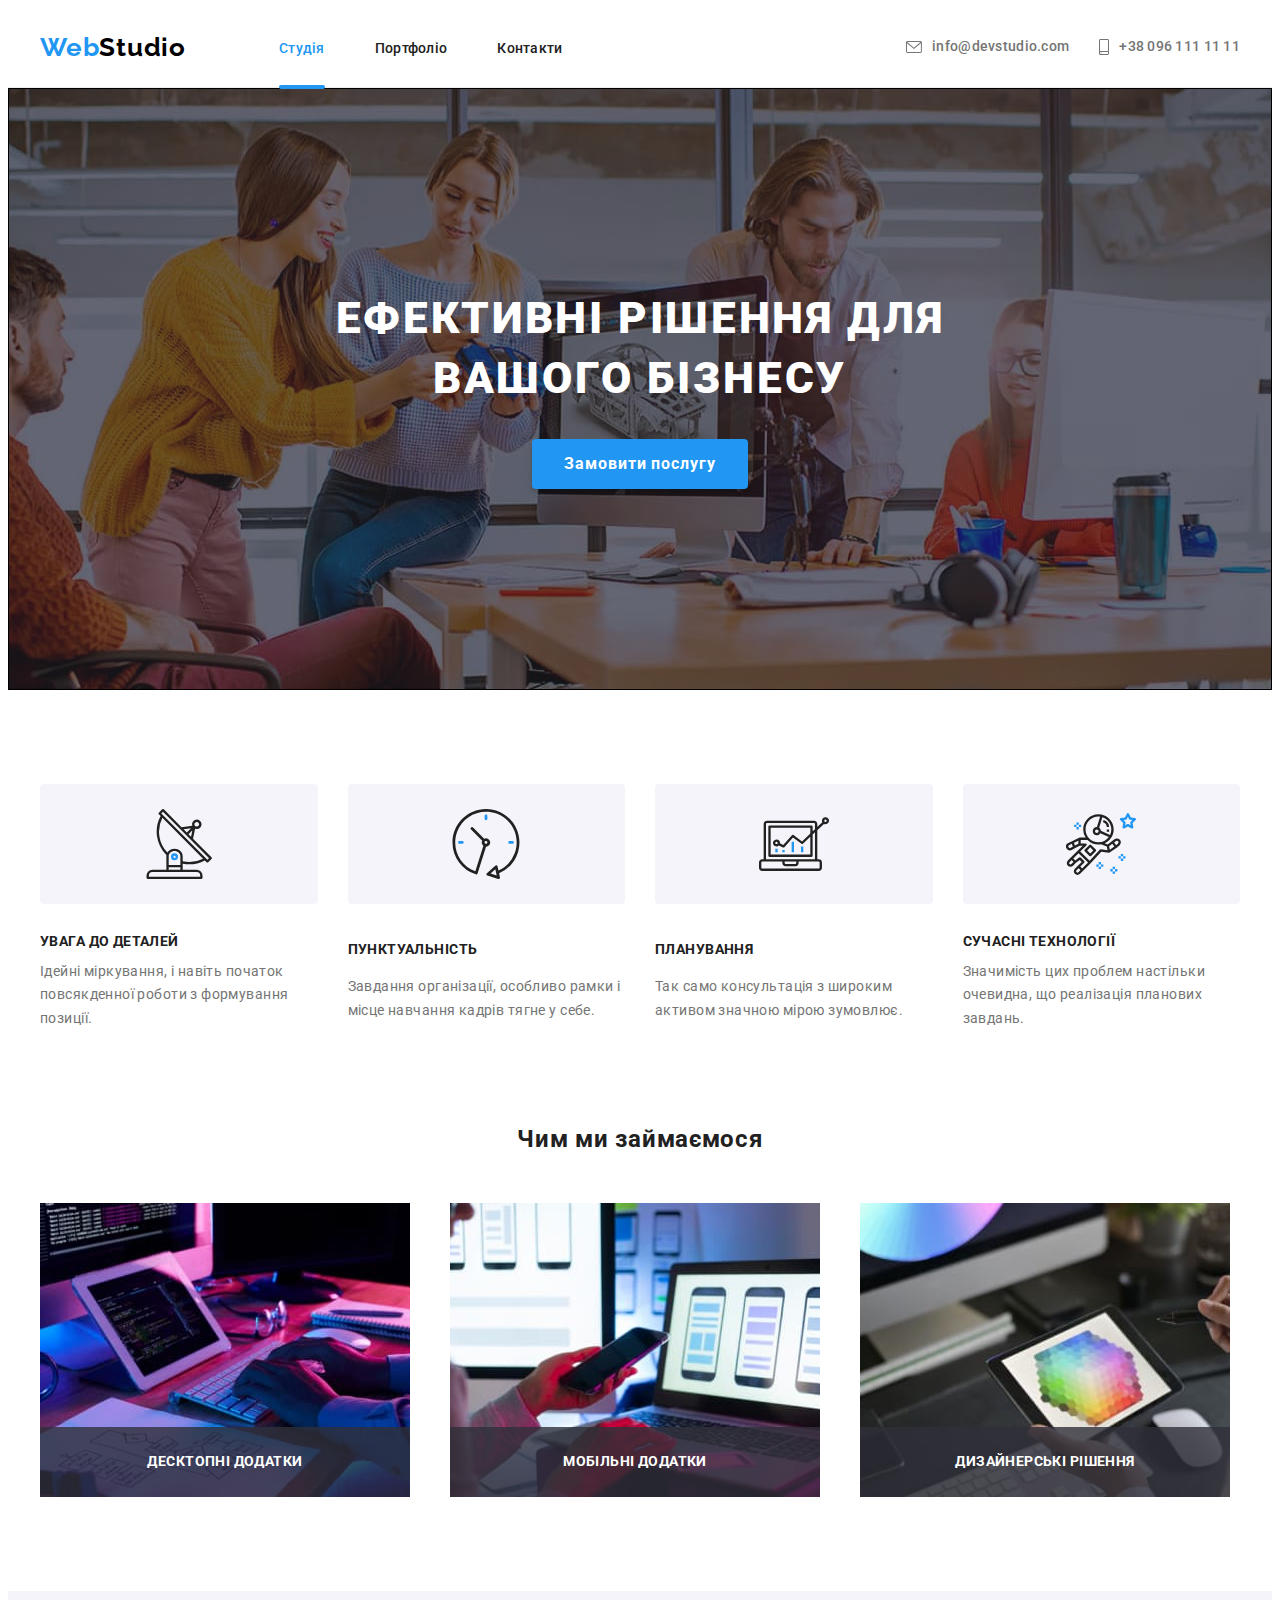
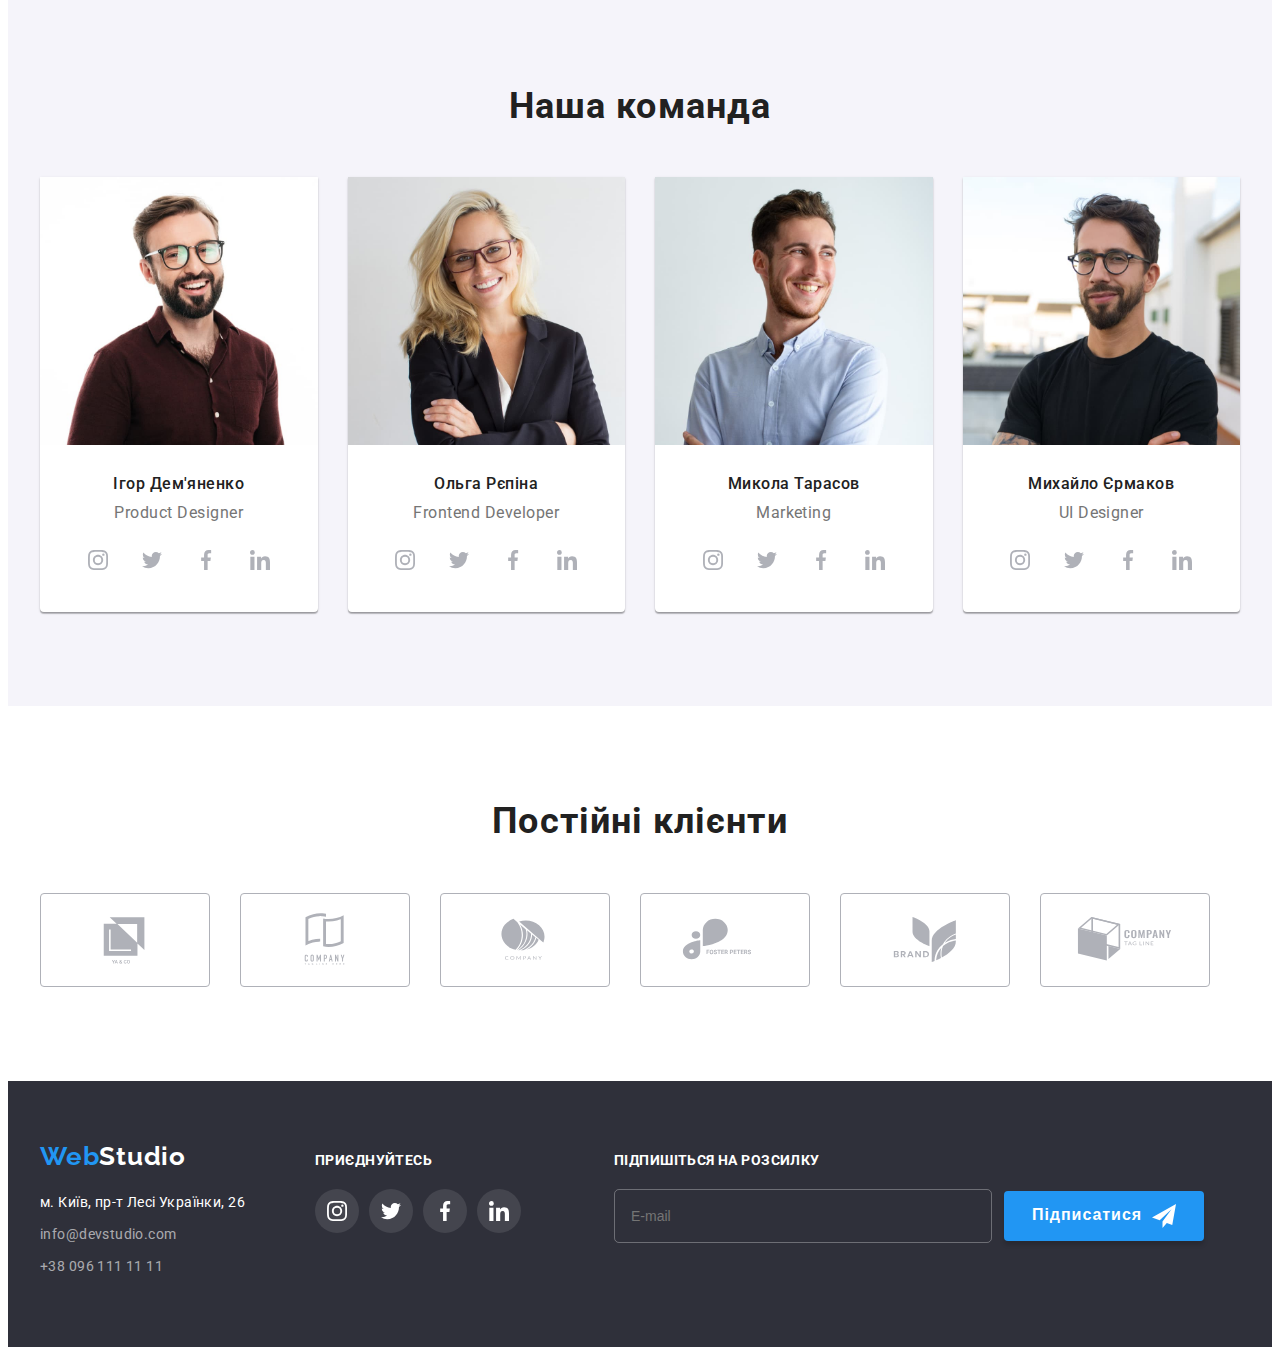
==== commit 9d2ed440: "corecttion" ====
--- a/index.html
+++ b/index.html
@@ -128,7 +128,6 @@
           </div>
           </div>
         </div>
-        
     </header>
     <main>
       <section class="hero">
--- a/css/styless.min.css
+++ b/css/styless.min.css
@@ -1 +1 @@
-:root{--main-title-color: #ffffff;--main-btn-color: #ffffff;--second-title-color: #212121;--second-btn-color: #303030;--accent-color: #2196f3;--main-font: "Raleway", sans-serif;--bg-gradient:linear-gradient(rgba(47, 48, 58, 0.4), rgba(47, 48, 58, 0.4))}p,h1,h2,h3,h4,h5,h6{margin:0}ul,ol{margin:0;padding-left:0}button{cursor:pointer}img{display:block;height:auto;max-width:100%}a{color:currentColor;text-decoration:none}body{font-family:"Roboto",sans-serif}.list{list-style:none}.link{text-decoration:none}.no-scroll{overflow:hidden}.conteiner{width:100%;padding-left:15px;padding-right:15px;margin:0 auto}@media screen and (min-width: 480px){.conteiner{width:480px}}@media screen and (min-width: 768px){.conteiner{width:768px}}@media screen and (min-width: 1200px){.conteiner{width:1200px}}.section{padding-top:60px;padding-bottom:60px}@media screen and (min-width: 768px){.section{padding-top:60px;padding-bottom:60px}}@media screen and (min-width: 768px){.section{padding-top:94px;padding-bottom:94px}}.backdrop{position:fixed;top:0;width:100%;height:100%;background-color:rgba(0,0,0,.2);transition:opacity 300ms linear,visibility 300ms linear}.modal{width:100vw;height:100vh;overflow:auto;background-color:#fff;position:absolute;top:50%;left:50%;transform:translate(-50%, -50%) scale(1);transition:transform 300ms linear;padding:40px}@media screen and (min-width: 480px){.modal{width:450px;height:605px}}@media screen and (min-width: 1200px){.modal{width:528px;height:605px}}.backdrop.is-hidden .modal{transform:translate(-50%, -50%) scale(0)}.modal-btn{width:30px;height:30px;border:1px solid rgba(0,0,0,.1);border-radius:50%;background-color:rgba(0,0,0,0);position:absolute;right:8px;top:8px;display:flex;align-items:center;justify-content:center;padding:0;transition:color 250ms cubic-bezier(0.4, 0, 0.2, 1)}.modal-btn:hover{fill:var(--accent-color)}.is-hidden{opacity:0;visibility:hidden;pointer-events:none}.modal-title{font-weight:700;font-size:20px;line-height:1.5;text-align:center;letter-spacing:.03em;color:#212121}@media screen and (min-width: 1200px){.modal-title{font-size:18px;font-weight:600;text-align:center;margin-bottom:12px}}.modal-field{margin-bottom:10px}.modal-field-chec{margin-top:20px;margin-bottom:30px;display:flex;align-items:center;justify-content:center}.input-wrap{position:relative}.modal-input{width:100%;height:40px;border:1px solid rgba(33,33,33,.2);border-radius:5px;font-size:14px;padding-left:35px;outline:rgba(0,0,0,0);margin-top:4px;transition:color 250ms cubic-bezier(0.4, 0, 0.2, 1)}.modal-input:focus{border:1px solid var(--accent-color)}.modal-input-icon{position:absolute;top:50%;transform:translateY(-50%);left:5px;transition:color 250ms cubic-bezier(0.4, 0, 0.2, 1)}.modal-input:focus+.modal-input-icon{fill:var(--accent-color)}.modal-label{font-size:12px;line-height:1.17;letter-spacing:.01em;color:#757575}.modal-comment{width:100%;height:120px;border:1px solid rgba(33,33,33,.2);border-radius:5px;resize:none;padding:10px;outline:rgba(0,0,0,0)}.modal-comment:focus{border:1px solid var(--accent-color)}.modal-comment::-moz-placeholder{font-size:12px;line-height:1.17;letter-spacing:.01em;color:rgba(117,117,117,.5)}.modal-comment:-ms-input-placeholder{font-size:12px;line-height:1.17;letter-spacing:.01em;color:rgba(117,117,117,.5)}.modal-comment::placeholder{font-size:12px;line-height:1.17;letter-spacing:.01em;color:rgba(117,117,117,.5)}.check-text{font-size:8px;color:#909090;display:flex;align-items:center;position:relative}@media screen and (min-width: 480px){.check-text{font-size:12px}}@media screen and (min-width: 1200px){.check-text{font-size:14px}}.check-text span{width:16px;height:15px;border:2px solid #111319;border-radius:2px;margin-right:8px;display:flex;align-items:center;justify-content:center;fill:rgba(0,0,0,0)}.input-check:checked+.check-text span{background-color:var(--accent-color);border-color:rgba(0,0,0,0);fill:#fff}.form-btn{font-family:inherit;font-weight:700;font-size:16px;line-height:1.88;text-align:center;letter-spacing:.06em;color:#fff;cursor:pointer;display:block;margin:0 auto;background-color:rgba(0,0,0,0);background:#2196f3;box-shadow:0px 4px 4px rgba(0,0,0,.15);border-radius:4px;min-width:200px;height:50px;border:1px}.form-link{font-size:8px;line-height:1.16;letter-spacing:.03em;-webkit-text-decoration-line:underline;text-decoration-line:underline;color:#2196f3;padding-left:3px}@media screen and (min-width: 480px){.form-link{font-size:12px}}@media screen and (min-width: 1200px){.form-link{font-size:14px;line-height:1.71}}.title{font-weight:700;text-align:center;letter-spacing:.03em;color:var(--second-title-color)}.socials__link{width:44px;height:44px;border-radius:50%;display:flex;align-items:center;justify-content:center;transition:background-color 250ms cubic-bezier(0.4, 0, 0.2, 1)}.socials__link:hover,.socials__link:focus{background-color:var(--accent-color);color:#fff}.employees--link{background-color:#fff;color:#afb1b8}.footer--link{background:rgba(255,255,255,.1);color:#fff}.header{padding-top:24px;padding-bottom:24px;background:#fff;border-bottom:1px solid #eee}.navigation{display:flex;align-items:center}.header__conteiner{display:flex;align-items:center}.menu{display:none;gap:50px}@media screen and (min-width: 768px){.menu{display:flex}}.menu__item .current{color:var(--accent-color)}.header__connect{margin-left:auto;display:none}@media screen and (min-width: 768px){.header__connect{display:flex}}.connect__list{display:flex;flex-direction:column;gap:10px}@media screen and (min-width: 1200px){.connect__list{flex-direction:row;gap:30px}}.current{position:relative;padding-top:32px;padding-bottom:32px}.current::after{content:"";position:absolute;left:0;bottom:-1px;display:block;width:100%;height:4px;border-radius:2px;background-color:var(--accent-color)}.connect__icon{fill:currentColor}.logo{font-family:"Raleway",sans-serif;font-style:normal;font-weight:700;font-size:26px;line-height:1.19;letter-spacing:.03em;color:var(--accent-color)}.navigation__logo{margin-right:93px}.webstudio-top{color:#000}.menu__link{font-weight:500;font-size:14px;line-height:1.14;letter-spacing:.02em;color:var(--second-title-color);transition:color 250ms cubic-bezier(0.4, 0, 0.2, 1)}.menu__link:hover,.menu__link:focus{color:var(--accent-color)}.connect__mail,.connect__tel{font-weight:500;font-size:12px;line-height:1.16;letter-spacing:.02em;color:#757575;display:flex;align-items:center;gap:10px;transition:color 250ms cubic-bezier(0.4, 0, 0.2, 1)}.connect__mail:hover,.connect__mail:focus,.connect__tel:hover,.connect__tel:focus{color:var(--accent-color)}@media screen and (min-width: 1200px){.connect__mail,.connect__tel{font-size:14px;line-height:1.14}}.menu-open-btn{margin-left:auto;width:40px;height:40px;border:0px solid;background-color:rgba(0,0,0,0);position:absolute;right:10px;top:10px;display:flex;align-items:center;justify-content:center}@media screen and (min-width: 768px){.menu-open-btn{display:none}}.mobile-menu{position:fixed;top:0;background-color:#fff;width:100vw;height:100vh;z-index:1;padding-top:48px;padding-bottom:48px}.mobile-menu>.conteiner{height:100%;display:flex;flex-direction:column;justify-content:space-between;overflow:auto}@media screen and (min-width: 768px){.mobile-menu{display:none}}.menu-close-btn{width:30px;height:30px;border:1px solid rgba(0,0,0,.1);border-radius:50%;background-color:rgba(0,0,0,0);position:absolute;right:10px;top:10px;display:flex;align-items:center;justify-content:center;padding:0;transition:color 250ms cubic-bezier(0.4, 0, 0.2, 1)}.menu-close-btn:hover,.menu-close-btn:focus{fill:var(--accent-color)}.mobile-menu-list{margin-bottom:50px}.mobile-menu__item:not(:last-child){margin-bottom:32px}.mobile-menu__link{font-weight:500;font-size:30px;line-height:1.18;text-align:center;letter-spacing:.02em;color:var(--second-title-color);transition:color 250ms cubic-bezier(0.4, 0, 0.2, 1)}.mobile-menu__link:hover,.mobile-menu__link:focus{color:var(--accent-color)}@media screen and (min-width: 480px){.mobile-menu__link{font-size:40px}}.mob__connectt__list{margin-bottom:64px}.mob__connect__item:not(:last-child){margin-bottom:32px}.mob__connect__tel{font-weight:500;font-size:24px;line-height:1.18;letter-spacing:.02em;color:#757575;transition:color 250ms cubic-bezier(0.4, 0, 0.2, 1)}@media screen and (min-width: 480px){.mob__connect__tel{font-size:34px}}.mob__connect__mail{font-weight:500;font-size:24px;line-height:1.17;letter-spacing:.02em;color:#757575;transition:color 250ms cubic-bezier(0.4, 0, 0.2, 1)}.mob__connect__mail:hover,.mob__connect__mail:focus,.mob__connect__tel:hover,.mob__connect__tel:focus{color:var(--accent-color)}.mob-socials{display:flex;flex-wrap:wrap;gap:20px}.mob-socials__item{display:flex;flex-wrap:wrap;gap:20px}.mob-socials__link{font-weight:500;font-size:18px;line-height:1.22;letter-spacing:.02em;color:#2196f3}.mob-socials__link::after{content:" ";border:.5px solid rgba(33,33,33,.2);height:22px;margin-left:10px;background-color:rgba(33,33,33,.2)}.hero{background:#2f303a;border:1px solid #000;padding-top:118px;padding-bottom:118px;background-image:var(--bg-gradient),url(../img/hero-bg-mob.jpg);background-repeat:no-repeat;background-position:center;background-size:cover;max-width:1600px;margin:0 auto}@media screen and (min-width: 768px){.hero{background-image:var(--bg-gradient),url(../img/hero-bg-tab.jpg)}}@media screen and (min-width: 1200px){.hero{padding-top:200px;padding-bottom:200px;background-image:var(--bg-gradient),url(../img/hero-bg.jpg)}}.hero-container{display:flex;flex-direction:column;align-items:center}.hero-title{font-weight:900;font-size:16px;line-height:1.62;text-align:center;letter-spacing:.06em;text-transform:uppercase;color:#fff;max-width:696px;margin-bottom:30px}@media screen and (min-width: 480px){.hero-title{font-size:26px}}@media screen and (min-width: 1200px){.hero-title{font-size:44px;line-height:1.36}}.hero-btn{font-family:inherit;font-weight:700;font-size:16px;line-height:1.88;text-align:center;letter-spacing:.06em;color:#fff;cursor:pointer;display:block;margin:0 auto;background-color:rgba(0,0,0,0);background:#2196f3;box-shadow:0px 4px 4px rgba(0,0,0,.15);border-radius:4px;min-width:200px;height:50px;border:1px}@media screen and (min-width: 1200px){.hero-btn{min-width:216px}}.section-one-list{display:flex;flex-wrap:wrap;gap:30px}.section-one-title{font-weight:700;font-size:14px;line-height:1.14;letter-spacing:.03em;text-transform:uppercase;color:var(--second-title-color);margin-bottom:10px;margin-top:30px}.section-one-text{font-size:14px;line-height:1.71;letter-spacing:.03em;color:#757575}.section-one-item{width:100%}@media screen and (min-width: 768px){.section-one-item{width:calc((100% - 30px)/2)}}@media screen and (min-width: 1200px){.section-one-item{width:calc((100% - 90px)/4)}}.section-one-link{height:120px;border-radius:4px;background:#f5f4fa;display:flex;align-items:center;justify-content:center;color:#afb1b8}.section-one-icon{color:#afb1b8}.section-d{padding-top:0}@media screen and (max-width: 1199px){.section-d{display:none}}.section-d-list{display:flex;flex-wrap:wrap;gap:30px}.section-d-item{width:calc((100% - 60px)/3);position:relative}.section-d-box{position:absolute;display:flex;width:370px;height:70px;align-items:center;justify-content:center;bottom:0px;background:rgba(47,48,58,.8)}.section-d-text{font-weight:700;font-size:14px;line-height:1.14;letter-spacing:.03em;text-transform:uppercase;color:#fff}.section-d-title{margin-bottom:50px}.employees{background:#f5f4fa;margin:0 auto}.employees__title{font-size:28px;line-height:1.18;margin-bottom:50px}@media screen and (min-width: 1200px){.employees__title{font-size:36px;line-height:1.17}}.cards{display:flex;flex-wrap:wrap;gap:30px}.cards__item{width:100%;background-color:#fff;box-shadow:0px 1px 3px rgba(0,0,0,.12),0px 1px 1px rgba(0,0,0,.14),0px 2px 1px rgba(0,0,0,.2);border-radius:0px 0px 4px 4px}@media screen and (min-width: 768px){.cards__item{width:calc((100% - 30px)/2)}}@media screen and (min-width: 1200px){.cards__item{width:calc((100% - 90px)/4)}}.cards__item-content{padding-top:30px;padding-bottom:30px}.cards__tile-name{font-weight:500;font-size:16px;line-height:1.18;text-align:center;letter-spacing:.03em;color:var(--second-title-color);margin-bottom:10px}.cards__text{font-size:16px;line-height:1.18;text-align:center;letter-spacing:.03em;color:#757575;margin-bottom:16px}.socials{display:flex;justify-content:center;gap:10px}.socials__icon{fill:currentColor}.client-tile{font-size:28px;line-height:1.18;margin-bottom:50px}@media screen and (min-width: 1200px){.client-tile{font-size:36px;line-height:1.17}}.client-list{display:flex;flex-wrap:wrap;gap:30px;align-items:center}.client-logo-item{width:calc((100% - 60px)/2)}@media screen and (min-width: 768px){.client-logo-item{width:calc((100% - 90px)/3)}}@media screen and (min-width: 1200px){.client-logo-item{width:calc((100% - 180px)/6)}}.client-logo-link{height:92px;border-radius:4px;border:1px solid #afb1b8;background-color:#fff;display:flex;align-items:center;justify-content:center;color:#afb1b8;transition:color 250ms cubic-bezier(0.4, 0, 0.2, 1)}.client-logo-link:hover,.client-logo-link:focus{background-color:#fff;color:var(--accent-color);border:1px solid var(--accent-color)}.client-logo-icon{fill:currentColor}.footer{background:#2f303a}.footer__section{display:flex;flex-wrap:wrap;flex-direction:column;align-items:center}@media screen and (min-width: 768px){.footer__section{display:flex;flex-wrap:wrap;flex-direction:row;align-items:flex-start;justify-content:center}}@media screen and (min-width: 1200px){.footer__section{justify-content:flex-start;align-items:baseline}}.footer__conteiner{display:flex;flex-wrap:wrap;flex-direction:column;align-items:center;margin-bottom:60px}@media screen and (min-width: 768px){.footer__conteiner{margin-right:165px}}@media screen and (min-width: 1200px){.footer__conteiner{margin-right:70px;margin-bottom:0;align-items:flex-start}}.logo{font-family:"Raleway",sans-serif;font-weight:700;font-size:24px;line-height:1.17;letter-spacing:.03em;color:var(--accent-color)}@media screen and (min-width: 1200px){.logo{font-size:26px;line-height:1.19}}.webstudio-bottom{color:#fff}.address{font-style:normal;font-size:14px;line-height:1.71;letter-spacing:.03em;color:#fff;margin-top:20px;margin-bottom:8px}.footer__item{margin-bottom:8px}.footer__mail,.footer__tel{font-size:14px;line-height:1.71;letter-spacing:.03em;color:rgba(255,255,255,.6);transition:color 250ms cubic-bezier(0.4, 0, 0.2, 1)}.footer__mail:hover,.footer__mail:focus,.footer__tel:hover,.footer__tel:focus{color:var(--accent-color)}.footer__soc{display:flex;flex-wrap:wrap;flex-direction:column;align-items:center;margin-bottom:60px}@media screen and (min-width: 1200px){.footer__soc{align-items:flex-start;margin-right:93px;margin-bottom:0}}.footer__soc-tile{font-weight:700;font-size:14px;line-height:1.14;letter-spacing:.03em;text-transform:uppercase;color:#fff;margin-bottom:20px}.socials__icon{fill:currentColor}.footer-form{display:flex;flex-direction:column;align-items:center}@media screen and (min-width: 1200px){.footer-form{display:block}}@media screen and (min-width: 1200px){.form-email{display:flex;align-items:center;justify-content:center}}.form-input{width:275px;height:50px;border:1px solid rgba(255,255,255,.3);border-radius:5px;font-size:14px;padding-left:16px;background-color:rgba(0,0,0,0);margin-bottom:20px}@media screen and (min-width: 340px){.form-input{width:300px}}@media screen and (min-width: 400px){.form-input{width:350px}}@media screen and (min-width: 480px){.form-input{width:450px}}@media screen and (min-width: 1200px){.form-input{width:358px;margin-right:12px;margin-bottom:0}}.footer-form-btn{font-weight:700;font-size:16px;line-height:1.88;text-align:center;letter-spacing:.06em;color:#fff;cursor:pointer;margin:0 auto;background-color:rgba(0,0,0,0);background:#2196f3;box-shadow:0px 4px 4px rgba(0,0,0,.15);border-radius:4px;min-width:200px;height:50px;border:1px;display:flex;align-items:center;justify-content:center;gap:10px}.form-close-icon{fill:#fff}.visually-hidden{position:absolute;white-space:nowrap;width:1px;height:1px;overflow:hidden;border:0;padding:0;clip:rect(0 0 0 0);-webkit-clip-path:inset(50%);clip-path:inset(50%);margin:-1px}/*# sourceMappingURL=styless.min.css.map */+:root{--main-title-color: #ffffff;--main-btn-color: #ffffff;--second-title-color: #212121;--second-btn-color: #303030;--accent-color: #2196f3;--main-font: "Raleway", sans-serif;--bg-gradient:linear-gradient(rgba(47, 48, 58, 0.4), rgba(47, 48, 58, 0.4))}p,h1,h2,h3,h4,h5,h6{margin:0}ul,ol{margin:0;padding-left:0}button{cursor:pointer}img{display:block;height:auto;max-width:100%}a{color:currentColor;text-decoration:none}body{font-family:"Roboto",sans-serif}.list{list-style:none}.link{text-decoration:none}.no-scroll{overflow:hidden}.conteiner{width:100%;padding-left:15px;padding-right:15px;margin:0 auto}@media screen and (min-width: 480px){.conteiner{width:480px}}@media screen and (min-width: 768px){.conteiner{width:768px}}@media screen and (min-width: 1200px){.conteiner{width:1200px}}.section{padding-top:60px;padding-bottom:60px}@media screen and (min-width: 768px){.section{padding-top:60px;padding-bottom:60px}}@media screen and (min-width: 1200px){.section{padding-top:94px;padding-bottom:94px}}.backdrop{position:fixed;top:0;width:100%;height:100%;background-color:rgba(0,0,0,.2);transition:opacity 300ms linear,visibility 300ms linear}.modal{background-color:#fff;position:absolute;top:50%;left:50%;transform:translate(-50%, -50%) scale(1);transition:transform 300ms linear;padding:40px}@media screen and (min-width: 480px){.modal{width:450px;height:609px}}@media screen and (min-width: 1200px){.modal{width:528px;height:581px}}.backdrop.is-hidden .modal{transform:translate(-50%, -50%) scale(0)}.modal-btn{width:30px;height:30px;border:1px solid rgba(0,0,0,.1);border-radius:50%;background-color:rgba(0,0,0,0);position:absolute;right:8px;top:8px;display:flex;align-items:center;justify-content:center;padding:0;transition:color 250ms cubic-bezier(0.4, 0, 0.2, 1)}.modal-btn:hover{fill:var(--accent-color)}.is-hidden{opacity:0;visibility:hidden;pointer-events:none}.modal-title{font-weight:700;font-size:20px;line-height:1.5;text-align:center;letter-spacing:.03em;color:#212121}@media screen and (min-width: 1200px){.modal-title{font-size:18px;font-weight:600;text-align:center;margin-bottom:12px}}.modal-field{margin-bottom:10px}.modal-field-chec{margin-top:20px;margin-bottom:30px;display:flex;align-items:center;justify-content:center}.input-wrap{position:relative}.modal-input{width:100%;height:40px;border:1px solid rgba(33,33,33,.2);border-radius:5px;font-size:14px;padding-left:35px;outline:rgba(0,0,0,0);margin-top:4px;transition:color 250ms cubic-bezier(0.4, 0, 0.2, 1)}.modal-input:focus{border:1px solid var(--accent-color)}.modal-input-icon{position:absolute;top:50%;transform:translateY(-50%);left:5px;transition:color 250ms cubic-bezier(0.4, 0, 0.2, 1)}.modal-input:focus+.modal-input-icon{fill:var(--accent-color)}.modal-label{font-size:12px;line-height:1.17;letter-spacing:.01em;color:#757575}.modal-comment{width:100%;height:120px;border:1px solid rgba(33,33,33,.2);border-radius:5px;resize:none;padding:10px;outline:rgba(0,0,0,0)}.modal-comment:focus{border:1px solid var(--accent-color)}.modal-comment::-moz-placeholder{font-size:12px;line-height:1.17;letter-spacing:.01em;color:rgba(117,117,117,.5)}.modal-comment:-ms-input-placeholder{font-size:12px;line-height:1.17;letter-spacing:.01em;color:rgba(117,117,117,.5)}.modal-comment::placeholder{font-size:12px;line-height:1.17;letter-spacing:.01em;color:rgba(117,117,117,.5)}.check-text{font-size:8px;color:#909090;display:flex;align-items:center;position:relative}@media screen and (min-width: 480px){.check-text{font-size:12px}}@media screen and (min-width: 1200px){.check-text{font-size:14px}}.check-text span{width:16px;height:15px;border:2px solid #111319;border-radius:2px;margin-right:8px;display:flex;align-items:center;justify-content:center;fill:rgba(0,0,0,0)}.input-check:checked+.check-text span{background-color:var(--accent-color);border-color:rgba(0,0,0,0);fill:#fff}.form-btn{font-family:inherit;font-weight:700;font-size:16px;line-height:1.88;text-align:center;letter-spacing:.06em;color:#fff;cursor:pointer;display:block;margin:0 auto;background-color:rgba(0,0,0,0);background:#2196f3;box-shadow:0px 4px 4px rgba(0,0,0,.15);border-radius:4px;min-width:200px;height:50px;border:1px}.form-link{font-size:8px;line-height:1.16;letter-spacing:.03em;-webkit-text-decoration-line:underline;text-decoration-line:underline;color:#2196f3;padding-left:3px}@media screen and (min-width: 480px){.form-link{font-size:12px}}@media screen and (min-width: 1200px){.form-link{font-size:14px;line-height:1.71}}.title{font-weight:700;text-align:center;letter-spacing:.03em;color:var(--second-title-color)}.socials__link{width:44px;height:44px;border-radius:50%;display:flex;align-items:center;justify-content:center;transition:background-color 250ms cubic-bezier(0.4, 0, 0.2, 1)}.socials__link:hover,.socials__link:focus{background-color:var(--accent-color);color:#fff}.employees--link{background-color:#fff;color:#afb1b8}.footer--link{background:rgba(255,255,255,.1);color:#fff}.header{padding-top:24px;padding-bottom:24px;background:#fff;border-bottom:1px solid #eee}.navigation{display:flex;align-items:center}.header__conteiner{display:flex;align-items:center}.menu{display:none;gap:50px}@media screen and (min-width: 768px){.menu{display:flex}}.menu__item .current{color:var(--accent-color)}.header__connect{margin-left:auto;display:none}@media screen and (min-width: 768px){.header__connect{display:flex}}.connect__list{display:flex;flex-direction:column;gap:10px}@media screen and (min-width: 1200px){.connect__list{flex-direction:row;gap:30px}}.current{position:relative;padding-top:32px;padding-bottom:32px}.current::after{content:"";position:absolute;left:0;bottom:-1px;display:block;width:100%;height:4px;border-radius:2px;background-color:var(--accent-color)}.connect__icon{fill:currentColor}.logo{font-family:"Raleway",sans-serif;font-style:normal;font-weight:700;font-size:26px;line-height:1.19;letter-spacing:.03em;color:var(--accent-color)}.navigation__logo{margin-right:93px}.webstudio-top{color:#000}.menu__link{font-weight:500;font-size:14px;line-height:1.14;letter-spacing:.02em;color:var(--second-title-color);transition:color 250ms cubic-bezier(0.4, 0, 0.2, 1)}.menu__link:hover,.menu__link:focus{color:var(--accent-color)}.connect__mail,.connect__tel{font-weight:500;font-size:12px;line-height:1.16;letter-spacing:.02em;color:#757575;display:flex;align-items:center;gap:10px;transition:color 250ms cubic-bezier(0.4, 0, 0.2, 1)}.connect__mail:hover,.connect__mail:focus,.connect__tel:hover,.connect__tel:focus{color:var(--accent-color)}@media screen and (min-width: 1200px){.connect__mail,.connect__tel{font-size:14px;line-height:1.14}}.menu-open-btn{margin-left:auto;border:0px solid;background-color:rgba(0,0,0,0);position:absolute;right:10px;top:10px;display:flex;align-items:center;justify-content:center}@media screen and (min-width: 768px){.menu-open-btn{display:none}}.mobile-menu{position:fixed;top:0;background-color:#fff;width:100vw;height:100vh;z-index:1;padding-top:48px;padding-bottom:48px}.mobile-menu>.conteiner{height:100%;display:flex;flex-direction:column;justify-content:space-between;overflow:auto}@media screen and (min-width: 768px){.mobile-menu{display:none}}.menu-close-btn{width:30px;height:30px;border:none;border-radius:50%;background-color:rgba(0,0,0,0);position:absolute;right:10px;top:10px;display:flex;align-items:center;justify-content:center;padding:0;transition:color 250ms cubic-bezier(0.4, 0, 0.2, 1)}.menu-close-btn:hover,.menu-close-btn:focus{fill:var(--accent-color)}.mobile-menu-list{margin-bottom:50px}.mobile-menu__item:not(:last-child){margin-bottom:32px}.mobile-menu__link{font-weight:500;font-size:30px;line-height:1.18;text-align:center;letter-spacing:.02em;color:var(--second-title-color);transition:color 250ms cubic-bezier(0.4, 0, 0.2, 1)}.mobile-menu__link:hover,.mobile-menu__link:focus{color:var(--accent-color)}@media screen and (min-width: 480px){.mobile-menu__link{font-size:40px}}.mob__connectt__list{margin-bottom:64px}.mob__connect__item:not(:last-child){margin-bottom:32px}.mob__connect__tel{font-weight:500;font-size:24px;line-height:1.18;letter-spacing:.02em;color:#757575;transition:color 250ms cubic-bezier(0.4, 0, 0.2, 1)}@media screen and (min-width: 480px){.mob__connect__tel{font-size:34px}}.mob__connect__mail{font-weight:500;font-size:24px;line-height:1.17;letter-spacing:.02em;color:#757575;transition:color 250ms cubic-bezier(0.4, 0, 0.2, 1)}.mob__connect__mail:hover,.mob__connect__mail:focus,.mob__connect__tel:hover,.mob__connect__tel:focus{color:var(--accent-color)}.mob-socials{display:flex;flex-wrap:wrap;gap:20px}.mob-socials__item{display:flex;flex-wrap:wrap;gap:20px}.mob-socials__link{font-weight:500;font-size:18px;line-height:1.22;letter-spacing:.02em;color:#2196f3}.mob-socials__link::after{content:" ";border:.5px solid rgba(33,33,33,.2);height:22px;margin-left:10px;background-color:rgba(33,33,33,.2)}.hero{background:#2f303a;border:1px solid #000;padding-top:118px;padding-bottom:118px;background-image:var(--bg-gradient),url(../img/hero-bg-mob.jpg);background-repeat:no-repeat;background-position:center;background-size:cover;max-width:1600px;margin:0 auto}@media(min-device-pixel-ratio: 2),(-webkit-min-device-pixel-ratio: 2),(min-resolution: 192dpi),(min-resolution: 2dppx){.hero{background-image:var(--bg-gradient),url(../img/hero-bg-mob2x.jpg)}}@media screen and (min-width: 768px){.hero{background-image:var(--bg-gradient),url(../img/hero-bg-tab.jpg)}}@media screen and (min-width: 768px)and (min-device-pixel-ratio: 2),screen and (min-width: 768px)and (-webkit-min-device-pixel-ratio: 2),screen and (min-width: 768px)and (min-resolution: 192dpi),screen and (min-width: 768px)and (min-resolution: 2dppx){.hero{background-image:var(--bg-gradient),url(../img/hero-bg-tab2x.jpg)}}@media screen and (min-width: 1200px){.hero{padding-top:200px;padding-bottom:200px;background-image:var(--bg-gradient),url(../img/hero-bg.jpg)}}@media screen and (min-width: 1200px)and (min-device-pixel-ratio: 2),screen and (min-width: 1200px)and (-webkit-min-device-pixel-ratio: 2),screen and (min-width: 1200px)and (min-resolution: 192dpi),screen and (min-width: 1200px)and (min-resolution: 2dppx){.hero{background-image:var(--bg-gradient),url(../img/hero-bg2x.jpg)}}.hero-container{display:flex;flex-direction:column;align-items:center}.hero-title{font-weight:900;font-size:26px;line-height:1.62;text-align:center;letter-spacing:.06em;text-transform:uppercase;color:#fff;width:360px;margin-bottom:30px}@media screen and (min-width: 768px){.hero-title{font-size:26px;width:360px}}@media screen and (min-width: 1200px){.hero-title{font-size:44px;line-height:1.36;width:696px}}.hero-btn{font-family:inherit;font-weight:700;font-size:16px;line-height:1.88;text-align:center;letter-spacing:.06em;color:#fff;cursor:pointer;display:block;margin:0 auto;background-color:rgba(0,0,0,0);background:#2196f3;box-shadow:0px 4px 4px rgba(0,0,0,.15);border-radius:4px;min-width:200px;height:50px;border:1px}@media screen and (min-width: 1200px){.hero-btn{min-width:216px}}.section-one-list{display:flex;flex-wrap:wrap;gap:30px}.section-one-title{font-weight:700;font-size:14px;line-height:1.14;letter-spacing:.03em;text-transform:uppercase;color:var(--second-title-color);margin-bottom:10px;margin-top:30px}.section-one-text{font-size:14px;line-height:1.71;letter-spacing:.03em;color:#757575}.section-one-item{width:100%;display:flex;flex-wrap:wrap;justify-content:center}@media screen and (min-width: 768px){.section-one-item{width:calc((100% - 30px)/2);justify-content:flex-start}}@media screen and (min-width: 1200px){.section-one-item{width:calc((100% - 90px)/4)}}.section-one-link{width:100%;height:120px;border-radius:4px;background:#f5f4fa;display:flex;align-items:center;justify-content:center;color:#afb1b8}.section-one-icon{color:#afb1b8}.section-d{padding-top:0}@media screen and (max-width: 1199px){.section-d{display:none}}.section-d-list{display:flex;flex-wrap:wrap;gap:30px}.section-d-item{width:calc((100% - 60px)/3);position:relative}.section-d-box{position:absolute;display:flex;width:370px;height:70px;align-items:center;justify-content:center;bottom:0px;background:rgba(47,48,58,.8)}.section-d-text{font-weight:700;font-size:14px;line-height:1.14;letter-spacing:.03em;text-transform:uppercase;color:#fff}.section-d-title{margin-bottom:50px}.employees{background:#f5f4fa;margin:0 auto}.employees__title{font-size:28px;line-height:1.18;margin-bottom:30px}@media screen and (min-width: 1200px){.employees__title{font-size:36px;line-height:1.17;margin-bottom:50px}}.cards{display:flex;flex-wrap:wrap;gap:30px}.cards__item{width:100%;background-color:#fff;box-shadow:0px 1px 3px rgba(0,0,0,.12),0px 1px 1px rgba(0,0,0,.14),0px 2px 1px rgba(0,0,0,.2);border-radius:0px 0px 4px 4px}@media screen and (min-width: 768px){.cards__item{width:calc((100% - 30px)/2)}}@media screen and (min-width: 1200px){.cards__item{width:calc((100% - 90px)/4)}}.cards__item-content{padding-top:30px;padding-bottom:30px}.cards__tile-name{font-weight:500;font-size:16px;line-height:1.18;text-align:center;letter-spacing:.03em;color:var(--second-title-color);margin-bottom:10px}.cards__text{font-size:16px;line-height:1.18;text-align:center;letter-spacing:.03em;color:#757575;margin-bottom:16px}.socials{display:flex;justify-content:center;gap:10px}.socials__icon{fill:currentColor}.client-tile{font-size:28px;line-height:1.18;margin-bottom:30px}@media screen and (min-width: 1200px){.client-tile{font-size:36px;line-height:1.17;margin-bottom:50px}}.client-list{display:flex;flex-wrap:wrap;gap:30px;align-items:center}.client-logo-item{width:calc((100% - 60px)/2)}@media screen and (min-width: 768px){.client-logo-item{width:calc((100% - 90px)/3)}}@media screen and (min-width: 1200px){.client-logo-item{width:calc((100% - 180px)/6)}}.client-logo-link{height:92px;border-radius:4px;border:1px solid #afb1b8;background-color:#fff;display:flex;align-items:center;justify-content:center;color:#afb1b8;transition:color 250ms cubic-bezier(0.4, 0, 0.2, 1)}.client-logo-link:hover,.client-logo-link:focus{background-color:#fff;color:var(--accent-color);border:1px solid var(--accent-color)}.client-logo-icon{fill:currentColor}.footer{background:#2f303a;padding-top:60px;padding-bottom:60px}.footer__section{display:flex;flex-wrap:wrap;flex-direction:column;align-items:center}@media screen and (min-width: 768px){.footer__section{display:flex;flex-wrap:wrap;flex-direction:row;align-items:flex-start;justify-content:center}}@media screen and (min-width: 1200px){.footer__section{justify-content:flex-start;align-items:baseline}}.footer__conteiner{display:flex;flex-wrap:wrap;flex-direction:column;align-items:center;margin-bottom:60px}@media screen and (min-width: 768px){.footer__conteiner{margin-right:165px}}@media screen and (min-width: 1200px){.footer__conteiner{margin-right:70px;margin-bottom:0;align-items:flex-start}}.logo{font-family:"Raleway",sans-serif;font-weight:700;font-size:24px;line-height:1.17;letter-spacing:.03em;color:var(--accent-color)}@media screen and (min-width: 1200px){.logo{font-size:26px;line-height:1.19}}.webstudio-bottom{color:#fff}.address{font-style:normal;font-size:14px;line-height:1.71;letter-spacing:.03em;color:#fff;margin-top:20px;margin-bottom:8px}.footer__item{margin-bottom:8px}.footer__mail,.footer__tel{font-size:14px;line-height:1.71;letter-spacing:.03em;color:rgba(255,255,255,.6);transition:color 250ms cubic-bezier(0.4, 0, 0.2, 1)}.footer__mail:hover,.footer__mail:focus,.footer__tel:hover,.footer__tel:focus{color:var(--accent-color)}.footer__soc{display:flex;flex-wrap:wrap;flex-direction:column;align-items:center;margin-bottom:60px}@media screen and (min-width: 1200px){.footer__soc{align-items:flex-start;margin-right:93px;margin-bottom:0}}.footer__soc-tile{font-weight:700;font-size:14px;line-height:1.14;letter-spacing:.03em;text-transform:uppercase;color:#fff;margin-bottom:20px}.socials__icon{fill:currentColor}.footer-form{display:flex;flex-direction:column;align-items:center}@media screen and (min-width: 1200px){.footer-form{display:block}}@media screen and (min-width: 1200px){.form-email{display:flex;align-items:center;justify-content:center}}.form-input{width:275px;height:50px;border:1px solid rgba(255,255,255,.3);border-radius:5px;font-size:14px;padding-left:16px;background-color:rgba(0,0,0,0);margin-bottom:20px}@media screen and (min-width: 340px){.form-input{width:300px}}@media screen and (min-width: 400px){.form-input{width:350px}}@media screen and (min-width: 480px){.form-input{width:450px}}@media screen and (min-width: 1200px){.form-input{width:358px;margin-right:12px;margin-bottom:0}}.footer-form-btn{font-weight:700;font-size:16px;line-height:1.88;text-align:center;letter-spacing:.06em;color:#fff;cursor:pointer;margin:0 auto;background-color:rgba(0,0,0,0);background:#2196f3;box-shadow:0px 4px 4px rgba(0,0,0,.15);border-radius:4px;min-width:200px;height:50px;border:1px;display:flex;align-items:center;justify-content:center;gap:10px}.form-close-icon{fill:#fff}.visually-hidden{position:absolute;white-space:nowrap;width:1px;height:1px;overflow:hidden;border:0;padding:0;clip:rect(0 0 0 0);-webkit-clip-path:inset(50%);clip-path:inset(50%);margin:-1px}/*# sourceMappingURL=styless.min.css.map */